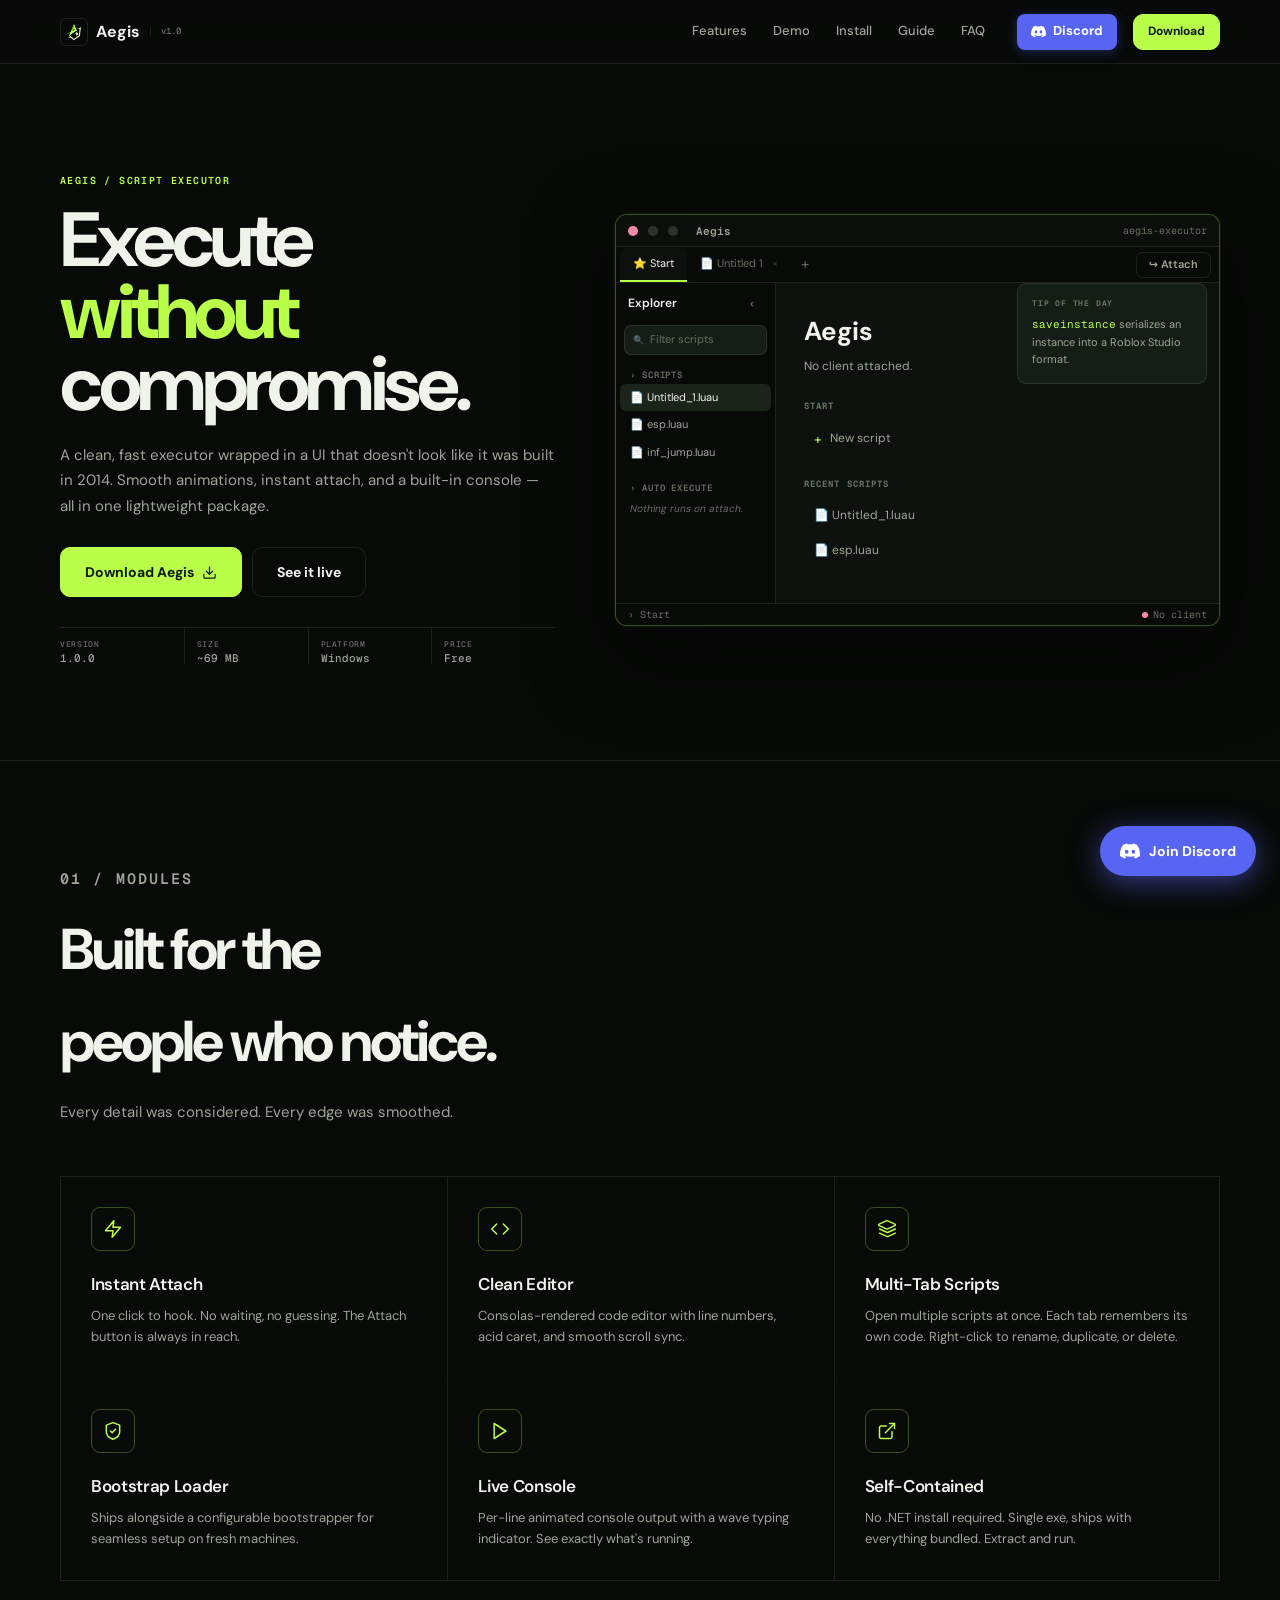
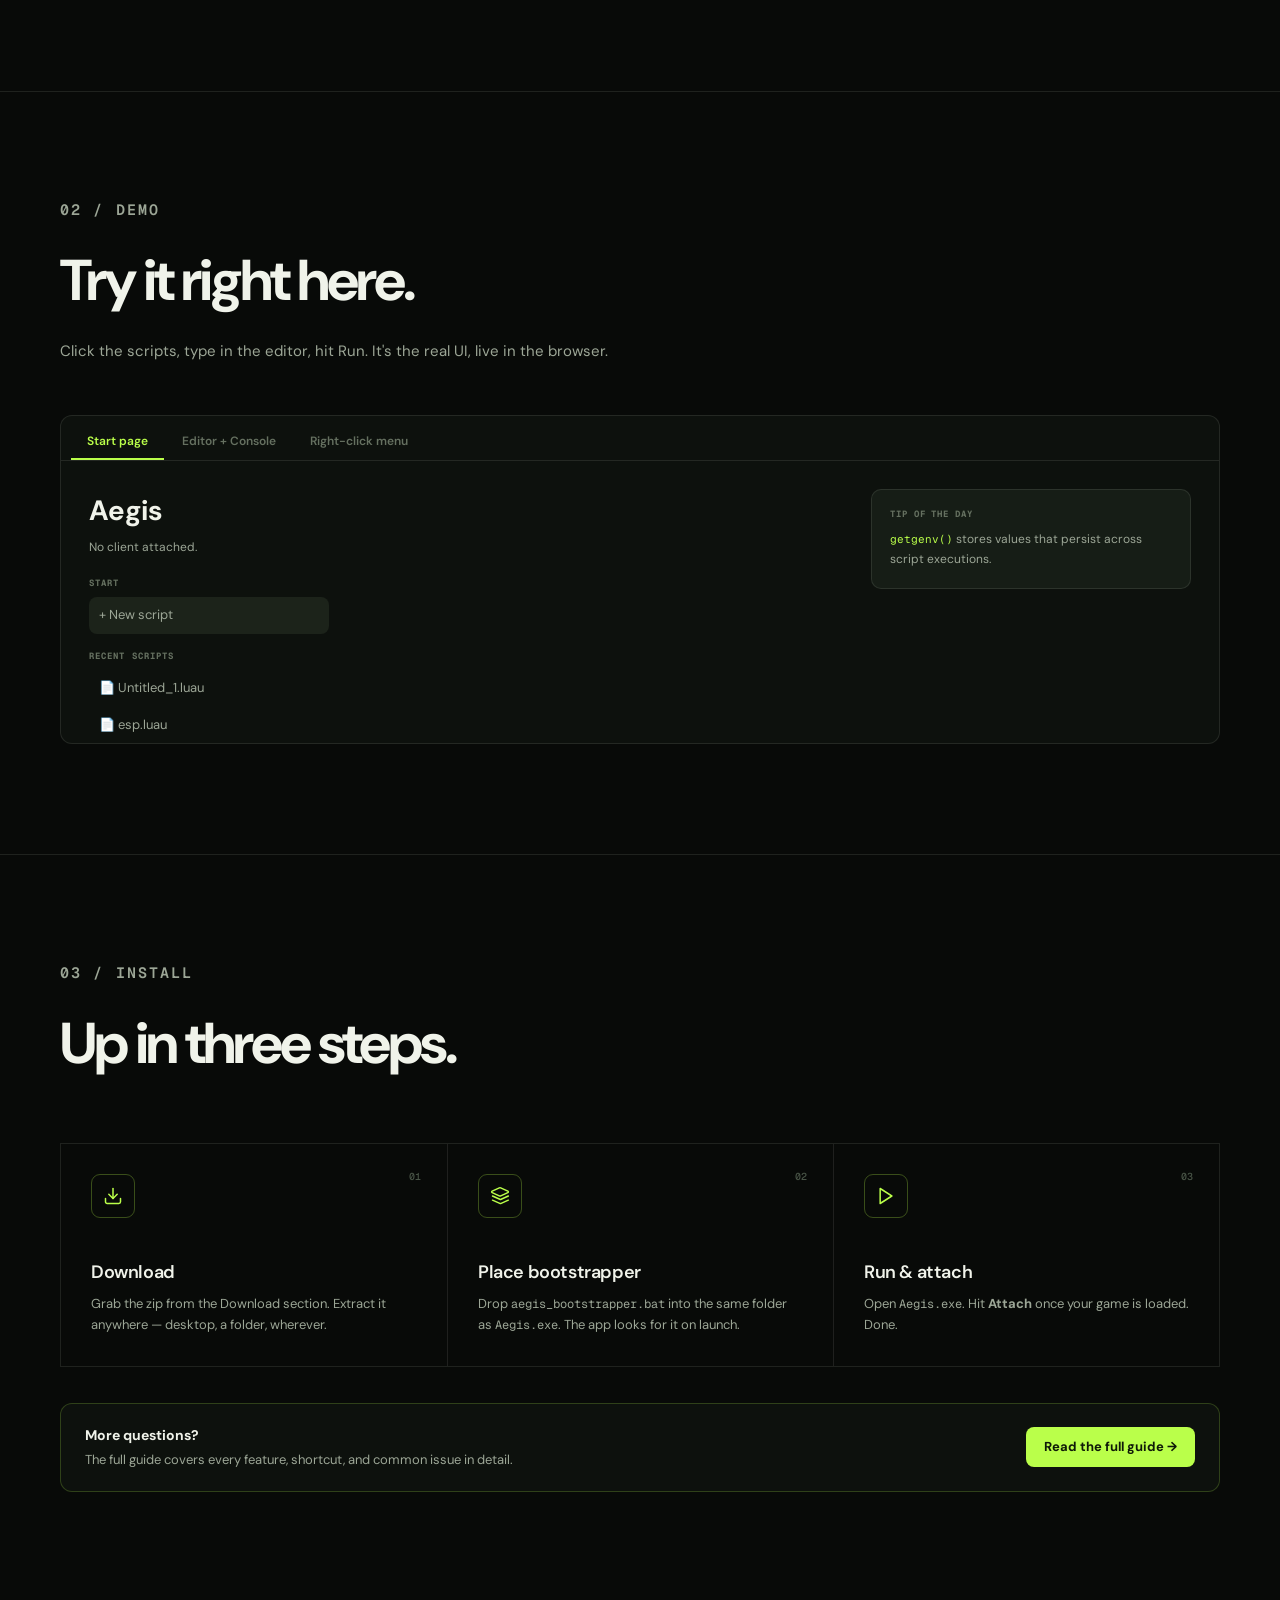
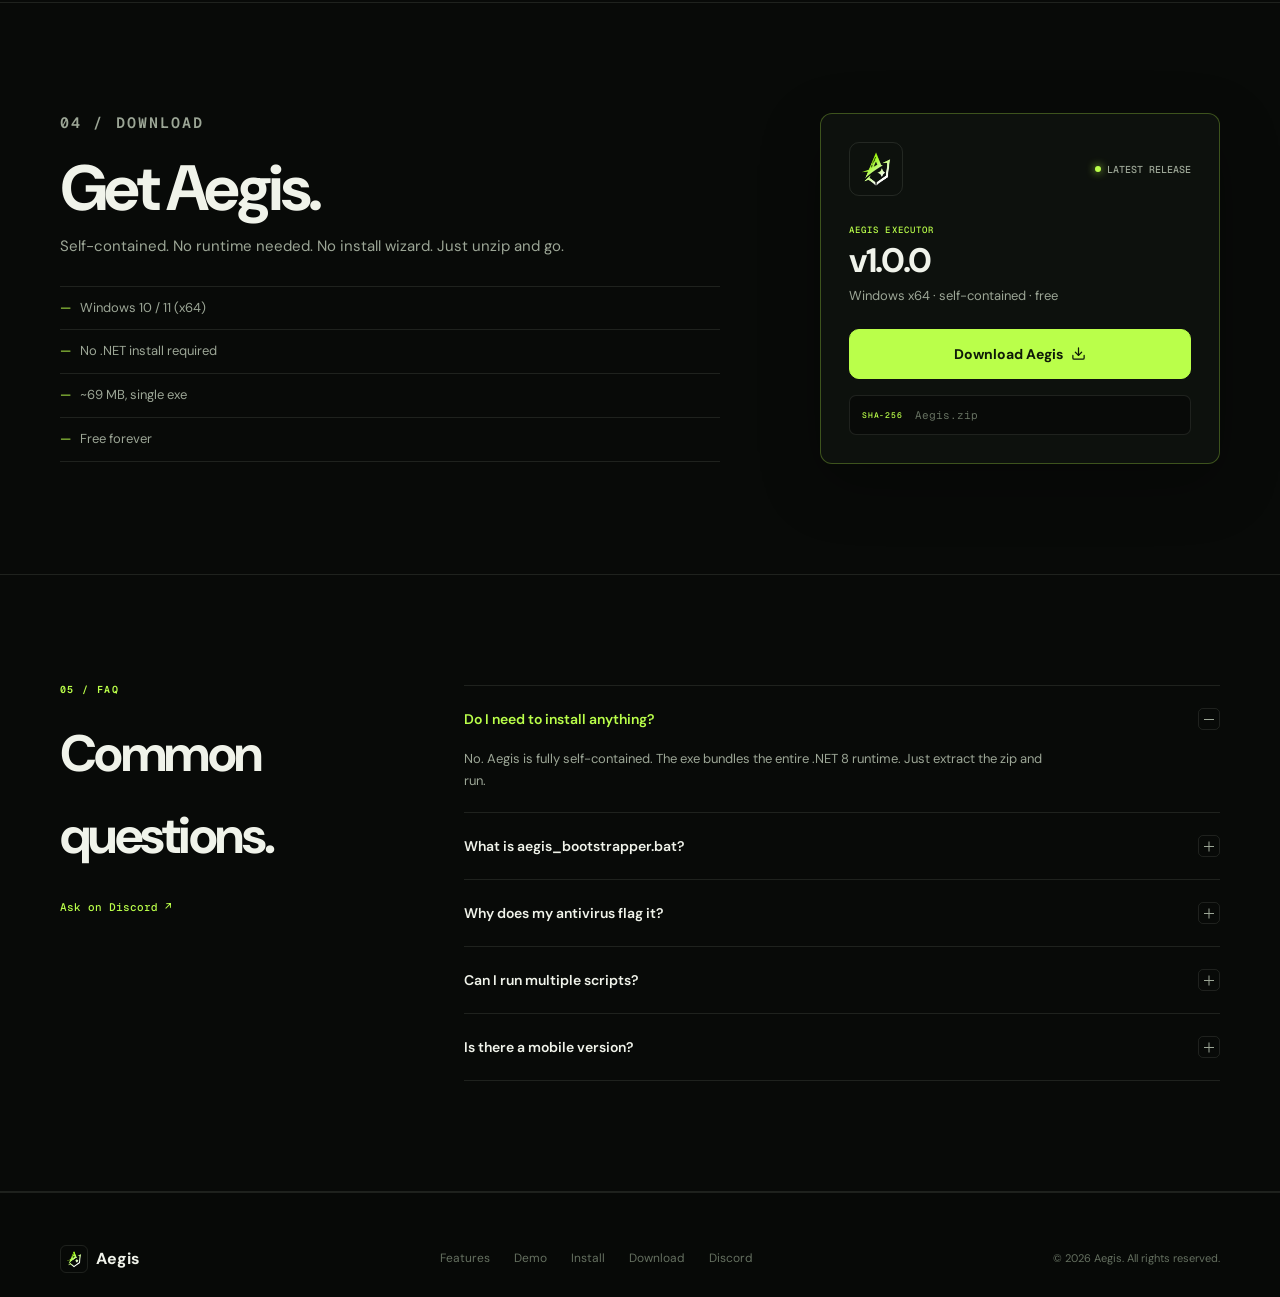
==== index.html @ 31831267 "feat: add guide link callout in install section" ====
<!doctype html>
<html lang="en">
<head>
  <meta charset="utf-8">
  <meta name="viewport" content="width=device-width, initial-scale=1">
  <meta name="theme-color" content="#0a0c09">
  <meta name="description" content="Aegis — a fast, clean script executor with smooth animations and a modern UI.">
  <meta property="og:title" content="Aegis — Script Executor">
  <meta property="og:description" content="Fast. Clean. Smooth. The executor built different.">
  <meta property="og:type" content="website">
  <meta property="og:image" content="Aegis.png">
  <title>Aegis — Script Executor</title>
  <link rel="icon" href="Aegis.png" type="image/png">
  <link rel="preconnect" href="https://fonts.googleapis.com">
  <link rel="preconnect" href="https://fonts.gstatic.com" crossorigin>
  <link href="https://fonts.googleapis.com/css2?family=DM+Sans:ital,opsz,wght@0,9..40,400;0,9..40,500;0,9..40,600;0,9..40,700;1,9..40,400&family=Geist+Mono:wght@400;500;600&display=swap" rel="stylesheet">
  <link rel="stylesheet" href="styles.css">
  <script src="script.js" defer></script>
</head>
<body>

  <!-- ── SVG sprite ── -->
  <svg aria-hidden="true" style="display:none">
    <symbol id="i-dl"     viewBox="0 0 24 24"><path d="M21 15v4a2 2 0 0 1-2 2H5a2 2 0 0 1-2-2v-4"/><path d="m7 10 5 5 5-5"/><path d="M12 15V3"/></symbol>
    <symbol id="i-menu"   viewBox="0 0 24 24"><path d="M4 6h16"/><path d="M4 12h16"/><path d="M4 18h16"/></symbol>
    <symbol id="i-x"      viewBox="0 0 24 24"><path d="M18 6 6 18"/><path d="m6 6 12 12"/></symbol>
    <symbol id="i-play"   viewBox="0 0 24 24"><polygon points="5 3 19 12 5 21 5 3"/></symbol>
    <symbol id="i-shield" viewBox="0 0 24 24"><path d="M20 13c0 5-3.5 7.5-8 9-4.5-1.5-8-4-8-9V5l8-3 8 3Z"/><path d="m9 12 2 2 4-4"/></symbol>
    <symbol id="i-zap"    viewBox="0 0 24 24"><polygon points="13 2 3 14 12 14 11 22 21 10 12 10 13 2"/></symbol>
    <symbol id="i-code"   viewBox="0 0 24 24"><polyline points="16 18 22 12 16 6"/><polyline points="8 6 2 12 8 18"/></symbol>
    <symbol id="i-layers" viewBox="0 0 24 24"><path d="m12.83 2.18a2 2 0 0 0-1.66 0L2.6 6.08a1 1 0 0 0 0 1.83l8.58 3.91a2 2 0 0 0 1.66 0l8.58-3.9a1 1 0 0 0 0-1.83Z"/><path d="m22 12-8.58 3.91a2 2 0 0 1-1.66 0L3 12"/><path d="m22 17-8.58 3.91a2 2 0 0 1-1.66 0L3 17"/></symbol>
    <symbol id="i-ext"    viewBox="0 0 24 24"><path d="M15 3h6v6"/><path d="M10 14 21 3"/><path d="M18 13v6a2 2 0 0 1-2 2H5a2 2 0 0 1-2-2V8a2 2 0 0 1 2-2h6"/></symbol>
    <symbol id="i-check"  viewBox="0 0 24 24"><path d="m20 6-11 11-5-5"/></symbol>
    <symbol id="i-chev"   viewBox="0 0 24 24"><path d="m6 9 6 6 6-6"/></symbol>
  </svg>

  <a class="skip-link" href="#main">Skip to content</a>

  <!-- ── Floating Discord FAB ── -->
  <a class="dc-fab" href="https://discord.gg/larpblox" target="_blank" rel="noopener" aria-label="Join our Discord">
    <svg viewBox="0 0 24 24" fill="currentColor" aria-hidden="true" width="20" height="20">
      <path d="M20.317 4.37a19.791 19.791 0 0 0-4.885-1.515.074.074 0 0 0-.079.037c-.21.375-.444.864-.608 1.25a18.27 18.27 0 0 0-5.487 0 12.64 12.64 0 0 0-.617-1.25.077.077 0 0 0-.079-.037A19.736 19.736 0 0 0 3.677 4.37a.07.07 0 0 0-.032.027C.533 9.046-.32 13.58.099 18.057a.082.082 0 0 0 .031.057 19.9 19.9 0 0 0 5.993 3.03.078.078 0 0 0 .084-.028c.462-.63.874-1.295 1.226-1.994a.076.076 0 0 0-.041-.106 13.107 13.107 0 0 1-1.872-.892.077.077 0 0 1-.008-.128 10.2 10.2 0 0 0 .372-.292.074.074 0 0 1 .077-.01c3.928 1.793 8.18 1.793 12.062 0a.074.074 0 0 1 .078.01c.12.098.246.198.373.292a.077.077 0 0 1-.006.127 12.299 12.299 0 0 1-1.873.892.077.077 0 0 0-.041.107c.36.698.772 1.362 1.225 1.993a.076.076 0 0 0 .084.028 19.839 19.839 0 0 0 6.002-3.03.077.077 0 0 0 .032-.054c.5-5.177-.838-9.674-3.549-13.66a.061.061 0 0 0-.031-.03zM8.02 15.33c-1.183 0-2.157-1.085-2.157-2.419 0-1.333.956-2.419 2.157-2.419 1.21 0 2.176 1.096 2.157 2.42 0 1.333-.956 2.418-2.157 2.418zm7.975 0c-1.183 0-2.157-1.085-2.157-2.419 0-1.333.955-2.419 2.157-2.419 1.21 0 2.176 1.096 2.157 2.42 0 1.333-.946 2.418-2.157 2.418z"/>
    </svg>
    <span>Join Discord</span>
  </a>

  <!-- ── Header ── -->
  <header class="site-header" id="siteHeader">
    <div class="container header__inner">
      <a class="brand" href="#hero" aria-label="Aegis home">
        <span class="brand__mark"><img src="Aegis.png" alt=""></span>
        <span class="brand__name">Aegis</span>
        <span class="brand__ver">v1.0</span>
      </a>
      <nav class="desk-nav" aria-label="Primary">
        <a href="#features">Features</a>
        <a href="#demo">Demo</a>
        <a href="#install">Install</a>
        <a href="guide.html">Guide</a>
        <a href="#faq">FAQ</a>
      </nav>
      <div class="header__actions">
        <a class="btn-discord" href="https://discord.gg/larpblox" target="_blank" rel="noopener">
          <svg viewBox="0 0 24 24" fill="currentColor" width="15" height="15" aria-hidden="true">
            <path d="M20.317 4.37a19.791 19.791 0 0 0-4.885-1.515.074.074 0 0 0-.079.037c-.21.375-.444.864-.608 1.25a18.27 18.27 0 0 0-5.487 0 12.64 12.64 0 0 0-.617-1.25.077.077 0 0 0-.079-.037A19.736 19.736 0 0 0 3.677 4.37a.07.07 0 0 0-.032.027C.533 9.046-.32 13.58.099 18.057a.082.082 0 0 0 .031.057 19.9 19.9 0 0 0 5.993 3.03.078.078 0 0 0 .084-.028c.462-.63.874-1.295 1.226-1.994a.076.076 0 0 0-.041-.106 13.107 13.107 0 0 1-1.872-.892.077.077 0 0 1-.008-.128 10.2 10.2 0 0 0 .372-.292.074.074 0 0 1 .077-.01c3.928 1.793 8.18 1.793 12.062 0a.074.074 0 0 1 .078.01c.12.098.246.198.373.292a.077.077 0 0 1-.006.127 12.299 12.299 0 0 1-1.873.892.077.077 0 0 0-.041.107c.36.698.772 1.362 1.225 1.993a.076.076 0 0 0 .084.028 19.839 19.839 0 0 0 6.002-3.03.077.077 0 0 0 .032-.054c.5-5.177-.838-9.674-3.549-13.66a.061.061 0 0 0-.031-.03zM8.02 15.33c-1.183 0-2.157-1.085-2.157-2.419 0-1.333.956-2.419 2.157-2.419 1.21 0 2.176 1.096 2.157 2.42 0 1.333-.956 2.418-2.157 2.418zm7.975 0c-1.183 0-2.157-1.085-2.157-2.419 0-1.333.955-2.419 2.157-2.419 1.21 0 2.176 1.096 2.157 2.42 0 1.333-.946 2.418-2.157 2.418z"/>
          </svg>
          Discord
        </a>
        <a class="btn btn--sm" href="#download">Download</a>
      </div>
      <button class="ham" id="hamBtn" type="button" aria-label="Open menu" aria-expanded="false" aria-controls="mobileNav">
        <svg class="ham__open"  aria-hidden="true"><use href="#i-menu"/></svg>
        <svg class="ham__close" aria-hidden="true"><use href="#i-x"/></svg>
      </button>
    </div>
    <nav class="mob-nav" id="mobileNav" hidden aria-label="Mobile">
      <a href="#features">Features</a>
      <a href="#demo">Demo</a>
      <a href="#install">Install</a>
      <a href="#faq">FAQ</a>
      <div class="mob-nav__ctas">
        <a href="https://discord.gg/larpblox" target="_blank" rel="noopener">Discord</a>
        <a class="btn" href="#download">Download</a>
      </div>
    </nav>
  </header>

  <main id="main">

    <!-- ═══════════════════════════════════════
         HERO
    ═══════════════════════════════════════ -->
    <section class="hero" id="hero">
      <div class="container hero__grid">

        <!-- Copy -->
        <div class="hero__copy" data-reveal>
          <p class="eyebrow">AEGIS / SCRIPT EXECUTOR</p>
          <h1>Execute<br><span class="acid">without</span><br>compromise.</h1>
          <p class="hero__lead">A clean, fast executor wrapped in a UI that doesn't look like it was built in 2014. Smooth animations, instant attach, and a built-in console — all in one lightweight package.</p>
          <div class="hero__ctas">
            <a class="btn btn--lg" href="#download">
              Download Aegis
              <svg aria-hidden="true"><use href="#i-dl"/></svg>
            </a>
            <a class="btn btn--lg btn--ghost" href="#demo">See it live</a>
          </div>
          <dl class="hero__pills">
            <div><dt>Version</dt><dd>1.0.0</dd></div>
            <div><dt>Size</dt><dd>~69 MB</dd></div>
            <div><dt>Platform</dt><dd>Windows</dd></div>
            <div><dt>Price</dt><dd>Free</dd></div>
          </dl>
        </div>

        <!-- Live UI demo shell -->
        <div class="ui-shell" data-reveal aria-label="Interactive Aegis UI preview">
          <div class="ui-shell__bar">
            <span class="ui-shell__dot ui-shell__dot--red"></span>
            <span class="ui-shell__dot"></span>
            <span class="ui-shell__dot"></span>
            <span class="ui-shell__title">Aegis</span>
            <span class="ui-shell__addr">aegis-executor</span>
          </div>

          <!-- Tabs -->
          <div class="ui-tabs">
            <button class="ui-tab ui-tab--active" data-tab="start">⭐ Start</button>
            <button class="ui-tab"                data-tab="editor">📄 Untitled 1 <span class="ui-tab__x">×</span></button>
            <span class="ui-tab ui-tab--plus">+</span>
            <div class="ui-tabs__right">
              <button class="ui-btn-attach">↪ Attach</button>
            </div>
          </div>

          <!-- Panels -->
          <div class="ui-body">
            <!-- Sidebar -->
            <aside class="ui-sidebar">
              <div class="ui-sidebar__head">
                <span>Explorer</span>
                <button class="ui-icon-btn">‹</button>
              </div>
              <div class="ui-filter">
                <span class="ui-filter__icon">🔍</span>
                <span class="ui-filter__placeholder">Filter scripts</span>
              </div>
              <div class="ui-tree">
                <div class="ui-tree__section">› SCRIPTS</div>
                <div class="ui-tree__item ui-tree__item--active" data-script="hello">📄 Untitled_1.luau</div>
                <div class="ui-tree__item" data-script="esp">📄 esp.luau</div>
                <div class="ui-tree__item" data-script="inf">📄 inf_jump.luau</div>
                <div class="ui-tree__section" style="margin-top:10px">› AUTO EXECUTE</div>
                <div class="ui-tree__empty">Nothing runs on attach.</div>
              </div>
            </aside>

            <!-- Start page -->
            <div class="ui-page" id="page-start">
              <div class="ui-start__content">
                <h2 class="ui-start__title">Aegis</h2>
                <p class="ui-start__sub">No client attached.</p>
                <div class="ui-start__section-label">START</div>
                <button class="ui-start__action" id="demoNewScript">
                  <span class="ui-start__action-icon acid">+</span> New script
                </button>
                <div class="ui-start__section-label" style="margin-top:20px">RECENT SCRIPTS</div>
                <button class="ui-start__action" data-open-script="hello">📄 Untitled_1.luau</button>
                <button class="ui-start__action" data-open-script="esp">📄 esp.luau</button>
              </div>
              <div class="ui-tip">
                <div class="ui-tip__label">TIP OF THE DAY</div>
                <p><code>saveinstance</code> serializes an instance into a Roblox Studio format.</p>
              </div>
            </div>

            <!-- Editor page -->
            <div class="ui-page ui-page--hidden" id="page-editor">
              <div class="ui-editor">
                <div class="ui-editor__crumb">📄 <span id="editorFilename">Untitled 1</span></div>
                <div class="ui-editor__area">
                  <div class="ui-editor__gutter" id="editorGutter">1</div>
                  <textarea class="ui-editor__code" id="editorCode" spellcheck="false">print("Hello, world!");</textarea>
                </div>
                <div class="ui-console">
                  <div class="ui-console__bar">
                    <span>› CONSOLE</span>
                    <div class="ui-console__controls">
                      <button class="ui-icon-btn" id="consoleClear" title="Clear">⊘</button>
                      <button class="ui-icon-btn" title="Close">×</button>
                    </div>
                  </div>
                  <div class="ui-console__output" id="consoleOutput">
                    <div class="ui-console__line">Aegis ready, waiting for a client.</div>
                  </div>
                  <div class="ui-console__typing" id="typingDots" hidden>
                    <span class="dot"></span><span class="dot"></span><span class="dot"></span>
                  </div>
                </div>
              </div>
            </div>
          </div>

          <!-- Status bar -->
          <div class="ui-statusbar">
            <span>› <span id="statusText">Start</span></span>
            <span class="ui-statusbar__right">
              <span class="ui-statusbar__client">
                <span class="ui-statusbar__dot"></span> No client
              </span>
            </span>
          </div>
        </div><!-- /ui-shell -->

      </div>
    </section>

    <!-- ═══════════════════════════════════════
         FEATURES
    ═══════════════════════════════════════ -->
    <section class="section section--border" id="features">
      <div class="container">
        <div class="section-heading" data-reveal>
          <p class="eyebrow">01 / MODULES</p>
          <h2>Built for the<br>people who notice.</h2>
          <p>Every detail was considered. Every edge was smoothed.</p>
        </div>

        <ul class="feat-grid">
          <li data-reveal>
            <div class="feat-icon">
              <svg aria-hidden="true"><use href="#i-zap"/></svg>
            </div>
            <h3>Instant Attach</h3>
            <p>One click to hook. No waiting, no guessing. The Attach button is always in reach.</p>
          </li>
          <li data-reveal>
            <div class="feat-icon">
              <svg aria-hidden="true"><use href="#i-code"/></svg>
            </div>
            <h3>Clean Editor</h3>
            <p>Consolas-rendered code editor with line numbers, acid caret, and smooth scroll sync.</p>
          </li>
          <li data-reveal>
            <div class="feat-icon">
              <svg aria-hidden="true"><use href="#i-layers"/></svg>
            </div>
            <h3>Multi-Tab Scripts</h3>
            <p>Open multiple scripts at once. Each tab remembers its own code. Right-click to rename, duplicate, or delete.</p>
          </li>
          <li data-reveal>
            <div class="feat-icon">
              <svg aria-hidden="true"><use href="#i-shield"/></svg>
            </div>
            <h3>Bootstrap Loader</h3>
            <p>Ships alongside a configurable bootstrapper for seamless setup on fresh machines.</p>
          </li>
          <li data-reveal>
            <div class="feat-icon">
              <svg aria-hidden="true"><use href="#i-play"/></svg>
            </div>
            <h3>Live Console</h3>
            <p>Per-line animated console output with a wave typing indicator. See exactly what's running.</p>
          </li>
          <li data-reveal>
            <div class="feat-icon">
              <svg aria-hidden="true"><use href="#i-ext"/></svg>
            </div>
            <h3>Self-Contained</h3>
            <p>No .NET install required. Single exe, ships with everything bundled. Extract and run.</p>
          </li>
        </ul>
      </div>
    </section>

    <!-- ═══════════════════════════════════════
         DEMO SECTION (full-width interactive)
    ═══════════════════════════════════════ -->
    <section class="section" id="demo">
      <div class="container">
        <div class="section-heading" data-reveal>
          <p class="eyebrow">02 / DEMO</p>
          <h2>Try it right here.</h2>
          <p>Click the scripts, type in the editor, hit Run. It's the real UI, live in the browser.</p>
        </div>

        <div class="demo-shell" data-reveal>
          <div class="demo-shell__tabs">
            <button class="demo-tab demo-tab--active" data-demo="start">Start page</button>
            <button class="demo-tab" data-demo="editor">Editor + Console</button>
            <button class="demo-tab" data-demo="context">Right-click menu</button>
          </div>

          <div class="demo-panel" id="demo-start">
            <div class="demo-mockup demo-mockup--start">
              <div class="dm-title">Aegis</div>
              <div class="dm-sub">No client attached.</div>
              <div class="dm-label">START</div>
              <div class="dm-action dm-action--highlight">+ New script</div>
              <div class="dm-label" style="margin-top:16px">RECENT SCRIPTS</div>
              <div class="dm-action">📄 Untitled_1.luau</div>
              <div class="dm-action">📄 esp.luau</div>
            </div>
            <div class="demo-tip">
              <div class="demo-tip__card">
                <div class="demo-tip__label">TIP OF THE DAY</div>
                <p><code>getgenv()</code> stores values that persist across script executions.</p>
              </div>
            </div>
          </div>

          <div class="demo-panel demo-panel--hidden" id="demo-editor">
            <div class="demo-editor-wrap">
              <div class="demo-editor-crumb">📄 Untitled 1</div>
              <div class="demo-editor-body">
                <div class="demo-gutter" id="demoGutter">1<br>2<br>3<br>4<br>5</div>
                <textarea class="demo-code" id="demoCode" spellcheck="false">local Players = game:GetService("Players")
local lp = Players.LocalPlayer
local char = lp.Character

print("Aegis ready")
</textarea>
              </div>
              <div class="demo-console">
                <div class="demo-console-bar">
                  <span>› CONSOLE</span>
                  <button class="demo-run-btn" id="demoRunBtn">▶ Run</button>
                </div>
                <div class="demo-console-out" id="demoConsoleOut">
                  <span class="demo-console-line">Aegis ready, waiting for a client.</span>
                </div>
                <div class="demo-typing" id="demoTyping" hidden>
                  <span class="dot"></span><span class="dot"></span><span class="dot"></span>
                </div>
              </div>
            </div>
          </div>

          <div class="demo-panel demo-panel--hidden" id="demo-context">
            <div class="demo-ctx-wrap">
              <div class="demo-ctx-sidebar">
                <div class="demo-ctx-section">› SCRIPTS</div>
                <div class="demo-ctx-item demo-ctx-item--selected">📄 Untitled_1.luau</div>
                <div class="demo-ctx-item">📄 esp.luau</div>
                <div class="demo-ctx-item">📄 inf_jump.luau</div>
              </div>
              <div class="demo-ctx-menu" id="demoCtxMenu">
                <button class="demo-ctx-btn">📂  Open</button>
                <button class="demo-ctx-btn">▶  Execute</button>
                <hr class="demo-ctx-sep">
                <button class="demo-ctx-btn">📋  Duplicate</button>
                <button class="demo-ctx-btn">✏  Rename</button>
                <button class="demo-ctx-btn">📁  Show in Explorer</button>
                <hr class="demo-ctx-sep">
                <button class="demo-ctx-btn demo-ctx-btn--danger">🗑  Delete</button>
              </div>
              <p class="demo-ctx-hint">Right-click any script in the sidebar to get this menu.</p>
            </div>
          </div>
        </div>
      </div>
    </section>

    <!-- ═══════════════════════════════════════
         INSTALL
    ═══════════════════════════════════════ -->
    <section class="section section--border" id="install">
      <div class="container">
        <div class="section-heading" data-reveal>
          <p class="eyebrow">03 / INSTALL</p>
          <h2>Up in three steps.</h2>
        </div>

        <ol class="steps" data-reveal>
          <li>
            <span class="step-num">01</span>
            <div class="step-icon">
              <svg aria-hidden="true"><use href="#i-dl"/></svg>
            </div>
            <h3>Download</h3>
            <p>Grab the zip from the Download section. Extract it anywhere — desktop, a folder, wherever.</p>
          </li>
          <li>
            <span class="step-num">02</span>
            <div class="step-icon">
              <svg aria-hidden="true"><use href="#i-layers"/></svg>
            </div>
            <h3>Place bootstrapper</h3>
            <p>Drop <code>aegis_bootstrapper.bat</code> into the same folder as <code>Aegis.exe</code>. The app looks for it on launch.</p>
          </li>
          <li>
            <span class="step-num">03</span>
            <div class="step-icon">
              <svg aria-hidden="true"><use href="#i-play"/></svg>
            </div>
            <h3>Run & attach</h3>
            <p>Open <code>Aegis.exe</code>. Hit <strong>Attach</strong> once your game is loaded. Done.</p>
          </li>
        </ol>

        <div style="margin-top:36px;padding:20px 24px;background:#0d110d;border:1px solid rgba(186,255,74,.2);border-radius:12px;display:flex;align-items:center;justify-content:space-between;gap:20px;flex-wrap:wrap">
          <div>
            <p style="font-weight:700;font-size:14px;margin-bottom:4px;color:#f0f3ea">More questions?</p>
            <p style="font-size:13px;color:#9ca696;margin:0">The full guide covers every feature, shortcut, and common issue in detail.</p>
          </div>
          <a href="guide.html" style="display:inline-flex;align-items:center;gap:7px;padding:0 18px;height:40px;background:#baff4a;color:#0f1a08;border-radius:8px;font-size:13px;font-weight:700;text-decoration:none;white-space:nowrap;flex-shrink:0">Read the full guide →</a>
        </div>
      </div>
    </section>

    <!-- ═══════════════════════════════════════
         DOWNLOAD
    ═══════════════════════════════════════ -->
    <section class="section" id="download">
      <div class="container dl-grid" data-reveal>
        <div class="dl-copy">
          <p class="eyebrow">04 / DOWNLOAD</p>
          <h2>Get Aegis.</h2>
          <p>Self-contained. No runtime needed. No install wizard. Just unzip and go.</p>
          <ul class="dl-list">
            <li>Windows 10 / 11 (x64)</li>
            <li>No .NET install required</li>
            <li>~69 MB, single exe</li>
            <li>Free forever</li>
          </ul>
        </div>

        <div class="dl-card">
          <div class="dl-card__top">
            <div class="dl-logo"><img src="Aegis.png" alt="Aegis"></div>
            <div class="dl-status"><span class="dl-status__dot"></span> Latest release</div>
          </div>
          <div class="dl-card__label">AEGIS EXECUTOR</div>
          <h3 class="dl-card__ver">v1.0.0</h3>
          <p class="dl-card__desc">Windows x64 · self-contained · free</p>
          <a class="btn btn--lg" href="https://file.garden/aq7pGjhhHV7kFaey/Aegis.zip" id="dlBtn" download>
            Download Aegis
            <svg aria-hidden="true"><use href="#i-dl"/></svg>
          </a>
          <div class="dl-hash">
            <span class="dl-hash__label">SHA-256</span>
            <code class="dl-hash__val">Aegis.zip</code>
          </div>
        </div>
      </div>
    </section>

    <!-- ═══════════════════════════════════════
         FAQ
    ═══════════════════════════════════════ -->
    <section class="section section--border" id="faq">
      <div class="container faq-grid" data-reveal>
        <div class="faq-intro">
          <p class="eyebrow">05 / FAQ</p>
          <h2>Common questions.</h2>
          <a class="plain-link" href="https://discord.gg/larpblox" target="_blank" rel="noopener">Ask on Discord ↗</a>
        </div>
        <div class="faq">
          <details open>
            <summary>Do I need to install anything?<span aria-hidden="true"></span></summary>
            <p>No. Aegis is fully self-contained. The exe bundles the entire .NET 8 runtime. Just extract the zip and run.</p>
          </details>
          <details>
            <summary>What is aegis_bootstrapper.bat?<span aria-hidden="true"></span></summary>
            <p>It's a setup script that runs silently when you launch Aegis. Place it next to <code>Aegis.exe</code>. If it's missing, Aegis will tell you where to put it.</p>
          </details>
          <details>
            <summary>Why does my antivirus flag it?<span aria-hidden="true"></span></summary>
            <p>Self-contained .NET executables commonly trigger heuristic detections. Add the folder to your AV exclusions. Aegis does not contain malicious code.</p>
          </details>
          <details>
            <summary>Can I run multiple scripts?<span aria-hidden="true"></span></summary>
            <p>Yes. Open as many tabs as you want. Each one holds its own code independently. Use the + button in the tab bar or right-click a script in the sidebar.</p>
          </details>
          <details>
            <summary>Is there a mobile version?<span aria-hidden="true"></span></summary>
            <p>Not currently. Aegis is a Windows desktop application. A web or mobile companion is not planned for v1.</p>
          </details>
        </div>
      </div>
    </section>

  </main>

  <!-- ── Footer ── -->
  <footer class="footer">
    <div class="container footer__inner">
      <a class="brand" href="#hero" aria-label="Aegis home">
        <span class="brand__mark"><img src="Aegis.png" alt=""></span>
        <span class="brand__name">Aegis</span>
      </a>
      <nav class="footer__nav" aria-label="Footer">
        <a href="#features">Features</a>
        <a href="#demo">Demo</a>
        <a href="#install">Install</a>
        <a href="#download">Download</a>
        <a href="https://discord.gg/larpblox" target="_blank" rel="noopener">Discord</a>
      </nav>
      <p class="footer__copy">© 2026 Aegis. All rights reserved.</p>
    </div>
  </footer>

</body>
</html>
---- styles.css ----
/* ── Reset & tokens ─────────────────────────────── */
:root {
  --bg:      #080a08;
  --panel:   #0d110d;
  --panel2:  #111611;
  --surface: #161d16;
  --hover:   #1c231a;
  --ink:     #f0f3ea;
  --muted:   #9ca696;
  --quiet:   #657060;
  --acid:    #baff4a;
  --acid2:   #ccff76;
  --acid-dim:#172510;
  --amber:   #ffc96b;
  --line:    rgba(232,240,225,.10);
  --line-a:  rgba(186,255,74,.28);
  --red:     #f38ba8;
  --font:    'DM Sans', system-ui, sans-serif;
  --mono:    'Geist Mono', Consolas, monospace;
  --page:    1160px;
  --hdr:     64px;
  --r:       10px;
}

*,*::before,*::after { box-sizing: border-box; margin: 0; padding: 0; }
html  { scroll-behavior: smooth; scroll-padding-top: calc(var(--hdr) + 20px); }
body  { background: var(--bg); color: var(--ink); font-family: var(--font); line-height: 1.6; overflow-x: hidden; }
img   { display: block; max-width: 100%; }
a     { color: inherit; text-decoration: none; }
button,input,textarea { font: inherit; color: inherit; }
button { cursor: pointer; background: none; border: none; }
[hidden] { display: none !important; }
::selection { background: var(--acid); color: #0b0e07; }

.skip-link { position: fixed; z-index: 200; top: 8px; left: 8px; padding: 8px 14px;
  background: var(--acid); color: #0b0e07; font-weight: 700; font-size: 12px;
  transform: translateY(-200%); transition: transform .2s; }
.skip-link:focus { transform: none; }

.container { width: min(var(--page), calc(100% - 40px)); margin-inline: auto; }
.section    { padding: 110px 0; }
.section--border { border-block: 1px solid var(--line); }

.eyebrow { font: 600 10px/1 var(--mono); letter-spacing: .14em; color: var(--acid);
  text-transform: uppercase; margin-bottom: 18px; }
.acid    { color: var(--acid); }

/* ── Buttons ─────────────────────────────────────── */
.btn {
  display: inline-flex; align-items: center; gap: 8px;
  padding: 0 20px; height: 44px;
  background: var(--acid); color: #0f1a08;
  font-weight: 700; font-size: 13px;
  border-radius: var(--r);
  border: 1px solid var(--acid);
  transition: background .16s, transform .16s;
}
.btn svg { width: 15px; height: 15px; stroke: currentColor; fill: none; stroke-width: 2; stroke-linecap: round; stroke-linejoin: round; }
.btn:hover { background: var(--acid2); transform: translateY(-1px); }
.btn--sm  { height: 36px; padding-inline: 14px; font-size: 12px; }
.btn--lg  { height: 50px; padding-inline: 24px; font-size: 14px; }
.btn--ghost { background: transparent; color: var(--ink); border-color: var(--line); }
.btn--ghost:hover { background: var(--acid-dim); border-color: var(--line-a); color: var(--acid); transform: translateY(-1px); }
.txt-link { font-size: 13px; font-weight: 500; color: var(--muted); transition: color .16s; }
.txt-link:hover { color: var(--ink); }

/* ── Header ──────────────────────────────────────── */
.site-header {
  position: fixed; inset: 0 0 auto; z-index: 100;
  height: var(--hdr); background: rgba(8,10,8,.88);
  border-bottom: 1px solid var(--line);
  backdrop-filter: blur(18px);
  transition: border-color .3s;
}
.site-header::after {
  content: ''; position: absolute; bottom: -1px; left: 0; right: 0; height: 1px;
  background: var(--acid); transform: scaleX(var(--scroll-p,0)); transform-origin: left;
  transition: transform .1s linear;
}
.header__inner { display: flex; height: 100%; align-items: center; gap: 32px; }

.brand { display: inline-flex; align-items: center; gap: 8px; font-weight: 700; font-size: 16px; }
.brand__mark { display: grid; width: 28px; height: 28px; place-items: center;
  border: 1px solid var(--line); border-radius: 6px; }
.brand__mark img { width: 20px; height: 20px; object-fit: contain; }
.brand__ver  { font: 500 9px/1 var(--mono); color: var(--quiet); padding-left: 10px;
  border-left: 1px solid var(--line); margin-left: 2px; }

.desk-nav { display: flex; gap: 26px; margin-left: auto; }
.desk-nav a { font-size: 13px; font-weight: 500; color: var(--muted); transition: color .16s; position: relative; }
.desk-nav a:hover { color: var(--ink); }
.header__actions { display: flex; align-items: center; gap: 16px; }

.ham { display: none; width: 38px; height: 38px; place-items: center;
  border: 1px solid var(--line); border-radius: 7px; }
.ham svg { width: 18px; height: 18px; stroke: var(--ink); fill: none; stroke-width: 2;
  stroke-linecap: round; }
.ham__close { display: none; }
.ham[aria-expanded="true"] .ham__open  { display: none; }
.ham[aria-expanded="true"] .ham__close { display: block; }

.mob-nav { position: fixed; z-index: 99; top: var(--hdr); left: 0; right: 0;
  padding: 16px 20px 24px; background: rgba(8,10,8,.98);
  border-bottom: 1px solid var(--line); }
.mob-nav a { display: block; padding: 12px 2px; border-bottom: 1px solid var(--line);
  font-weight: 600; color: var(--muted); }
.mob-nav a:hover { color: var(--acid); }
.mob-nav__ctas { display: grid; grid-template-columns: 1fr 1.4fr; gap: 8px; margin-top: 16px; }
.mob-nav__ctas a:first-child { display: grid; place-items: center; height: 44px;
  border: 1px solid var(--line); border-radius: var(--r); }

/* ── Hero ─────────────────────────────────────────── */
.hero { padding: 140px 0 60px; }
.hero__grid { display: grid; grid-template-columns: minmax(0,.9fr) minmax(0,1.1fr);
  gap: 60px; align-items: center; min-height: 560px; }

.hero__copy h1 { font-size: clamp(52px,6vw,82px); font-weight: 700;
  line-height: .94; letter-spacing: -.058em; margin-bottom: 22px; }
.hero__lead { max-width: 500px; color: var(--muted); font-size: 15px; line-height: 1.7;
  margin-bottom: 28px; }
.hero__ctas { display: flex; flex-wrap: wrap; gap: 10px; margin-bottom: 30px; }
.hero__pills { display: grid; grid-template-columns: repeat(4,1fr); list-style: none;
  border-top: 1px solid var(--line); }
.hero__pills div { padding: 12px 8px 0 0; }
.hero__pills div + div { padding-left: 12px; border-left: 1px solid var(--line); }
.hero__pills dt { font: 500 8px/1 var(--mono); letter-spacing: .08em; color: var(--quiet);
  text-transform: uppercase; margin-bottom: 5px; }
.hero__pills dd { font: 500 11px/1 var(--mono); color: var(--muted); }

/* ── UI Shell (hero interactive demo) ────────────── */
.ui-shell {
  background: var(--panel); border: 1px solid var(--line-a); border-radius: 12px;
  overflow: hidden; box-shadow: 0 28px 80px rgba(0,0,0,.5), 0 0 0 1px rgba(186,255,74,.06);
  position: relative;
}
.ui-shell__bar {
  display: flex; align-items: center; gap: 10px; height: 32px; padding: 0 12px;
  background: #0b0e0b; border-bottom: 1px solid var(--line); font-size: 11px; color: var(--quiet);
}
.ui-shell__dot { width: 10px; height: 10px; border-radius: 50%; background: #2c342a; }
.ui-shell__dot--red { background: var(--red); }
.ui-shell__title { font: 600 11px var(--mono); color: var(--muted); margin-left: 8px; }
.ui-shell__addr  { font: 400 10px var(--mono); margin-left: auto; }

.ui-tabs {
  display: flex; align-items: flex-end; height: 36px;
  background: var(--bg); border-bottom: 1px solid var(--line); padding-left: 4px;
}
.ui-tab {
  height: 34px; padding: 0 13px; font-size: 11px; border-radius: 7px 7px 0 0;
  border: none; border-bottom: 2px solid transparent; cursor: pointer; white-space: nowrap;
  transition: background .15s, color .15s; background: transparent; color: var(--quiet);
}
.ui-tab--active { background: var(--panel); border-bottom-color: var(--acid); color: var(--ink); }
.ui-tab__x { margin-left: 6px; opacity: .5; }
.ui-tab--plus { display: flex; align-items: center; padding: 0 10px; font-size: 15px; color: var(--quiet); }
.ui-tabs__right { margin-left: auto; display: flex; align-items: center; padding: 0 8px 4px; }
.ui-btn-attach { height: 26px; padding: 0 12px; font-size: 11px; font-weight: 600;
  border: 1px solid var(--line); border-radius: 7px; color: var(--muted);
  transition: border-color .15s, color .15s; }
.ui-btn-attach:hover { border-color: var(--line-a); color: var(--acid); }

.ui-body { display: grid; grid-template-columns: 160px 1fr; height: 320px; }

.ui-sidebar { background: var(--bg); border-right: 1px solid var(--line);
  font-size: 11px; overflow-y: auto; display: flex; flex-direction: column; }
.ui-sidebar__head { display: flex; align-items: center; justify-content: space-between;
  padding: 10px 12px 6px; font-weight: 600; font-size: 12px; }
.ui-icon-btn { width: 22px; height: 22px; border-radius: 5px; font-size: 13px;
  color: var(--quiet); transition: background .15s; }
.ui-icon-btn:hover { background: var(--hover); }
.ui-filter { display: flex; align-items: center; gap: 6px; margin: 4px 8px 8px;
  background: var(--surface); border: 1px solid var(--line); border-radius: 7px; padding: 5px 8px; }
.ui-filter__icon { font-size: 9px; opacity: .5; }
.ui-filter__placeholder { font-size: 11px; color: var(--quiet); }
.ui-tree { flex: 1; padding: 0 4px 8px; }
.ui-tree__section { padding: 6px 10px 3px; font: 600 9px var(--mono); color: var(--quiet); letter-spacing: .1em; }
.ui-tree__item { display: flex; align-items: center; gap: 6px; padding: 5px 10px;
  border-radius: 6px; cursor: pointer; color: var(--muted); transition: background .14s, color .14s; }
.ui-tree__item:hover,
.ui-tree__item--active { background: var(--hover); color: var(--ink); }
.ui-tree__empty { padding: 4px 10px; font-style: italic; color: var(--quiet); font-size: 10px; }

.ui-page { flex: 1; overflow: hidden; }
.ui-page--hidden { display: none; }

.ui-start__content { padding: 28px 28px 0; }
.ui-start__title { font-size: 26px; font-weight: 700; margin-bottom: 4px; }
.ui-start__sub   { font-size: 12px; color: var(--muted); margin-bottom: 24px; }
.ui-start__section-label { font: 700 9px var(--mono); letter-spacing: .12em; color: var(--quiet);
  text-transform: uppercase; margin-bottom: 8px; }
.ui-start__action { display: flex; align-items: center; gap: 8px; width: 100%; padding: 8px 10px;
  border-radius: 8px; font-size: 12px; color: var(--muted); text-align: left;
  transition: background .14s, color .14s; }
.ui-start__action:hover { background: var(--hover); color: var(--ink); }
.ui-start__action-icon { font-size: 14px; }

.ui-tip { position: absolute; top: 68px; right: 12px; width: 190px;
  background: var(--surface); border: 1px solid var(--line); border-radius: 9px; padding: 14px; }
.ui-tip__label { font: 700 8px var(--mono); color: var(--quiet); letter-spacing: .1em;
  text-transform: uppercase; margin-bottom: 8px; }
.ui-tip p { font-size: 11px; color: var(--muted); line-height: 1.6; }
.ui-tip code { font: 11px var(--mono); color: var(--acid); }

.ui-editor { display: flex; flex-direction: column; height: 100%; }
.ui-editor__crumb { padding: 6px 14px; border-bottom: 1px solid var(--line);
  font-size: 11px; color: var(--muted); }
.ui-editor__area { display: grid; grid-template-columns: 42px 1fr; flex: 1; min-height: 0; }
.ui-editor__gutter { background: var(--bg); border-right: 1px solid var(--line);
  padding: 10px 8px; text-align: right; font: 500 12px var(--mono); color: var(--quiet);
  white-space: pre; overflow: hidden; line-height: 1.55; }
.ui-editor__code { flex: 1; background: transparent; border: none; outline: none; resize: none;
  padding: 10px 14px; font: 13px/1.55 var(--mono); color: var(--ink); caret-color: var(--acid);
  white-space: pre; overflow: auto; }

.ui-console { background: var(--bg); border-top: 1px solid var(--line); }
.ui-console__bar { display: flex; align-items: center; justify-content: space-between;
  height: 28px; padding: 0 12px; border-bottom: 1px solid var(--line);
  font: 700 9px var(--mono); letter-spacing: .1em; color: var(--muted); }
.ui-console__controls { display: flex; gap: 2px; }
.ui-console__output { padding: 7px 12px; font: 12px var(--mono); color: var(--muted);
  max-height: 56px; overflow-y: auto; }
.ui-console__line { line-height: 1.6; }
.ui-console__typing { display: flex; gap: 5px; padding: 4px 12px 6px; }

.ui-statusbar { display: flex; align-items: center; justify-content: space-between;
  height: 22px; padding: 0 12px; background: var(--bg); border-top: 1px solid var(--line);
  font: 10px var(--mono); color: var(--quiet); }
.ui-statusbar__client { display: flex; align-items: center; gap: 5px; }
.ui-statusbar__dot { width: 6px; height: 6px; border-radius: 50%; background: var(--red); }

/* ── Typing dots (shared) ─────────────────────────── */
.dot { display: inline-block; width: 5px; height: 5px; border-radius: 50%;
  background: var(--acid); opacity: .15; animation: pulse 1.2s ease-in-out infinite; }
.dot:nth-child(2) { animation-delay: .2s; }
.dot:nth-child(3) { animation-delay: .4s; }
@keyframes pulse { 0%,100% { opacity: .15; } 50% { opacity: 1; } }

/* ── Features grid ─────────────────────────────────── */
.feat-grid { display: grid; grid-template-columns: repeat(3,1fr); gap: 1px;
  border: 1px solid var(--line); list-style: none; }
.feat-grid li { padding: 30px; border-left: 1px solid var(--line); }
.feat-grid li:nth-child(1),
.feat-grid li:nth-child(4) { border-left: none; }
.feat-icon { width: 44px; height: 44px; display: grid; place-items: center;
  border: 1px solid var(--line-a); color: var(--acid); border-radius: 9px;
  margin-bottom: 20px; }
.feat-icon svg { width: 20px; height: 20px; stroke: currentColor; fill: none;
  stroke-width: 1.8; stroke-linecap: round; stroke-linejoin: round; }
.feat-grid h3 { font-size: 17px; font-weight: 600; letter-spacing: -.02em; margin-bottom: 8px; }
.feat-grid p  { font-size: 13px; color: var(--muted); }

/* ── Demo section ──────────────────────────────────── */
.demo-shell { border: 1px solid var(--line); border-radius: 12px; overflow: hidden;
  background: var(--panel); }
.demo-shell__tabs { display: flex; gap: 2px; padding: 10px 10px 0; border-bottom: 1px solid var(--line); }
.demo-tab { height: 34px; padding: 0 16px; font-size: 12px; font-weight: 600;
  border-radius: 7px 7px 0 0; border-bottom: 2px solid transparent;
  color: var(--quiet); transition: color .15s, border-color .15s; }
.demo-tab:hover { color: var(--muted); }
.demo-tab--active { color: var(--acid); border-bottom-color: var(--acid); }
.demo-panel { padding: 28px; }
.demo-panel--hidden { display: none; }

.demo-mockup--start { float: left; width: 240px; }
.demo-mockup .dm-title { font-size: 28px; font-weight: 700; margin-bottom: 4px; }
.demo-mockup .dm-sub   { font-size: 12px; color: var(--muted); margin-bottom: 20px; }
.demo-mockup .dm-label { font: 700 9px var(--mono); letter-spacing: .12em; color: var(--quiet);
  text-transform: uppercase; margin-bottom: 8px; }
.demo-mockup .dm-action { display: flex; align-items: center; gap: 8px; padding: 8px 10px;
  border-radius: 8px; font-size: 13px; color: var(--muted); cursor: pointer;
  transition: background .14s, color .14s; }
.demo-mockup .dm-action:hover,
.dm-action--highlight { background: var(--hover); color: var(--acid); }
.demo-tip { overflow: hidden; }
.demo-tip__card { background: var(--surface); border: 1px solid var(--line);
  border-radius: 10px; padding: 18px; max-width: 320px; float: right; }
.demo-tip__label { font: 700 9px var(--mono); letter-spacing: .1em; color: var(--quiet);
  text-transform: uppercase; margin-bottom: 10px; }
.demo-tip__card p { font-size: 12px; color: var(--muted); line-height: 1.65; }
.demo-tip__card code { font-family: var(--mono); font-size: 11px; color: var(--acid); }

.demo-editor-wrap { display: flex; flex-direction: column; border: 1px solid var(--line);
  border-radius: 8px; overflow: hidden; }
.demo-editor-crumb { padding: 7px 14px; background: var(--surface);
  border-bottom: 1px solid var(--line); font-size: 12px; color: var(--muted); }
.demo-editor-body { display: grid; grid-template-columns: 42px 1fr; background: var(--panel2); }
.demo-gutter { padding: 10px 8px; text-align: right; font: 12px/1.55 var(--mono);
  color: var(--quiet); background: var(--panel); border-right: 1px solid var(--line);
  white-space: pre; }
.demo-code { background: transparent; border: none; outline: none; resize: none;
  padding: 10px 14px; font: 13px/1.55 var(--mono); color: var(--ink);
  caret-color: var(--acid); min-height: 100px; }
.demo-console { background: var(--bg); border-top: 1px solid var(--line); }
.demo-console-bar { display: flex; align-items: center; justify-content: space-between;
  padding: 6px 12px; border-bottom: 1px solid var(--line);
  font: 700 9px var(--mono); letter-spacing: .1em; color: var(--muted); }
.demo-run-btn { height: 24px; padding: 0 12px; background: var(--acid); color: #0f1a08;
  font-size: 11px; font-weight: 700; border-radius: 6px; transition: background .15s; }
.demo-run-btn:hover { background: var(--acid2); }
.demo-console-out { padding: 8px 12px; font: 12px/1.6 var(--mono); color: var(--muted);
  min-height: 48px; }
.demo-console-line { display: block; }
.demo-typing { display: flex; gap: 5px; padding: 4px 12px 8px; }

.demo-ctx-wrap { display: grid; grid-template-columns: 200px auto 1fr; gap: 24px; align-items: start; }
.demo-ctx-sidebar { background: var(--bg); border: 1px solid var(--line); border-radius: 8px;
  overflow: hidden; font-size: 12px; }
.demo-ctx-section { padding: 8px 12px 4px; font: 700 9px var(--mono);
  letter-spacing: .1em; color: var(--quiet); text-transform: uppercase; }
.demo-ctx-item { padding: 7px 14px; color: var(--muted); cursor: pointer;
  transition: background .14s; }
.demo-ctx-item:hover { background: var(--hover); }
.demo-ctx-item--selected { background: var(--hover); color: var(--ink); }
.demo-ctx-menu { background: var(--surface); border: 1px solid var(--line);
  border-radius: 10px; overflow: hidden; min-width: 180px;
  box-shadow: 0 16px 40px rgba(0,0,0,.45); }
.demo-ctx-btn { display: flex; align-items: center; gap: 8px; width: 100%;
  padding: 9px 16px; font-size: 12px; color: var(--muted); text-align: left;
  transition: background .12s, color .12s; }
.demo-ctx-btn:hover { background: var(--hover); color: var(--ink); }
.demo-ctx-btn--danger { color: var(--red); }
.demo-ctx-btn--danger:hover { background: rgba(243,139,168,.08); }
.demo-ctx-sep { border: none; border-top: 1px solid var(--line); margin: 3px 0; }
.demo-ctx-hint { font-size: 12px; color: var(--quiet); line-height: 1.6; padding-top: 8px; }

/* ── Steps ─────────────────────────────────────────── */
.steps { display: grid; grid-template-columns: repeat(3,1fr); gap: 0;
  list-style: none; border: 1px solid var(--line); }
.steps li { padding: 30px; position: relative; }
.steps li + li { border-left: 1px solid var(--line); }
.step-num { position: absolute; top: 26px; right: 26px; font: 500 10px var(--mono);
  color: #4a5648; }
.step-icon { width: 44px; height: 44px; display: grid; place-items: center;
  border: 1px solid var(--line-a); color: var(--acid); border-radius: 9px; margin-bottom: 40px; }
.step-icon svg { width: 20px; height: 20px; stroke: currentColor; fill: none;
  stroke-width: 1.8; stroke-linecap: round; stroke-linejoin: round; }
.steps h3 { font-size: 18px; font-weight: 600; letter-spacing: -.022em; margin-bottom: 8px; }
.steps p  { font-size: 13px; color: var(--muted); }
.steps code { font-family: var(--mono); font-size: 12px; color: var(--muted); }

/* ── Download ──────────────────────────────────────── */
.dl-grid { display: grid; grid-template-columns: 1fr 400px; gap: 100px; align-items: center; }
.dl-copy h2 { font-size: clamp(40px,5vw,64px); font-weight: 700; letter-spacing: -.055em;
  line-height: .96; margin-bottom: 14px; }
.dl-copy p  { color: var(--muted); font-size: 15px; margin-bottom: 28px; }
.dl-list    { list-style: none; border-top: 1px solid var(--line); }
.dl-list li { padding: 11px 0; color: var(--muted); font-size: 13px;
  border-bottom: 1px solid var(--line); }
.dl-list li::before { content: '— '; color: var(--acid); margin-right: 6px; }

.dl-card { background: var(--panel); border: 1px solid var(--line-a); border-radius: 12px;
  padding: 28px; box-shadow: 0 20px 60px rgba(0,0,0,.3); }
.dl-card__top { display: flex; align-items: center; justify-content: space-between;
  margin-bottom: 28px; }
.dl-logo { width: 54px; height: 54px; display: grid; place-items: center;
  border: 1px solid var(--line); border-radius: 10px; }
.dl-logo img { width: 40px; height: 40px; object-fit: contain; }
.dl-status { display: flex; align-items: center; gap: 6px; font: 500 10px var(--mono);
  color: var(--muted); text-transform: uppercase; }
.dl-status__dot { width: 6px; height: 6px; border-radius: 50%; background: var(--acid);
  box-shadow: 0 0 8px var(--acid); }
.dl-card__label { font: 500 9px var(--mono); letter-spacing: .12em; color: var(--acid);
  text-transform: uppercase; margin-bottom: 8px; }
.dl-card__ver  { font-size: 34px; font-weight: 700; letter-spacing: -.04em;
  line-height: 1; margin-bottom: 8px; }
.dl-card__desc { font-size: 13px; color: var(--muted); margin-bottom: 22px; }
.dl-card .btn  { width: 100%; justify-content: center; }
.dl-hash { margin-top: 16px; padding: 12px; background: var(--bg);
  border: 1px solid var(--line); border-radius: 7px; display: grid;
  grid-template-columns: auto 1fr; gap: 6px 12px; align-items: center; }
.dl-hash__label { font: 500 8px var(--mono); letter-spacing: .1em;
  color: var(--acid); text-transform: uppercase; }
.dl-hash__val   { font: 11px var(--mono); color: var(--quiet);
  overflow-wrap: anywhere; }

/* ── FAQ ───────────────────────────────────────────── */
.faq-grid { display: grid; grid-template-columns: .6fr 1.4fr; gap: 80px; align-items: start; }
.faq-intro { position: sticky; top: calc(var(--hdr) + 20px); }
.faq-intro h2 { font-size: clamp(32px,4vw,52px); font-weight: 700;
  letter-spacing: -.05em; margin-bottom: 16px; }
.plain-link { font: 500 11px var(--mono); color: var(--acid); }
.plain-link:hover { text-decoration: underline; text-underline-offset: 4px; }

.faq details { border-top: 1px solid var(--line); }
.faq details:last-child { border-bottom: 1px solid var(--line); }
.faq summary { display: flex; align-items: center; justify-content: space-between;
  min-height: 66px; gap: 14px; list-style: none; cursor: pointer; font-size: 14px;
  font-weight: 600; }
.faq summary::-webkit-details-marker { display: none; }
.faq summary span { position: relative; width: 22px; height: 22px; flex-shrink: 0;
  border: 1px solid var(--line); border-radius: 5px; }
.faq summary span::before,
.faq summary span::after { content: ''; position: absolute; background: var(--muted);
  top: 10px; left: 5px; width: 10px; height: 1px; transition: transform .18s; }
.faq summary span::after { transform: rotate(90deg); }
.faq details[open] summary { color: var(--acid); }
.faq details[open] summary span::after { transform: none; }
.faq details p { max-width: 600px; margin: -4px 0 20px; color: var(--muted);
  font-size: 13px; line-height: 1.7; }
.faq details code { font-family: var(--mono); font-size: 12px; color: var(--muted); }

/* ── Footer ────────────────────────────────────────── */
.footer { padding: 52px 0 24px; background: #070907;
  border-top: 1px solid var(--line); }
.footer__inner { display: flex; align-items: center; flex-wrap: wrap; gap: 24px; }
.footer__nav { display: flex; gap: 24px; margin: 0 auto; }
.footer__nav a { font-size: 12px; color: var(--quiet); transition: color .15s; }
.footer__nav a:hover { color: var(--acid); }
.footer__copy { font-size: 11px; color: var(--quiet); }

/* ── Section heading ───────────────────────────────── */
.section-heading { max-width: 680px; margin-bottom: 52px; }
.section-heading h2 { font-size: clamp(34px,4.5vw,58px); font-weight: 700;
  letter-spacing: -.052em; margin-bottom: 12px; }
.section-heading p { color: var(--muted); font-size: 15px; }

/* ── Reveal animation ──────────────────────────────── */
[data-reveal] { opacity: 0; transform: translateY(18px);
  transition: opacity .55s ease, transform .55s ease; }
[data-reveal].visible { opacity: 1; transform: none; }

/* ── Responsive ────────────────────────────────────── */
@media (max-width: 900px) {
  .hero__grid { grid-template-columns: 1fr; }
  .feat-grid  { grid-template-columns: repeat(2,1fr); }
  .feat-grid li:nth-child(1),
  .feat-grid li:nth-child(4) { border-left: 1px solid var(--line); }
  .feat-grid li:nth-child(odd) { border-left: none; }
  .dl-grid  { grid-template-columns: 1fr; gap: 48px; }
  .faq-grid { grid-template-columns: 1fr; }
  .faq-intro { position: static; }
  .steps    { grid-template-columns: 1fr; }
  .steps li + li { border-left: none; border-top: 1px solid var(--line); }
  .desk-nav { display: none; }
  .header__actions .btn { display: none; }
  .ham { display: grid; }
}
@media (max-width: 600px) {
  .feat-grid { grid-template-columns: 1fr; }
  .feat-grid li { border-left: none !important; }
  .hero__pills { grid-template-columns: repeat(2,1fr); }
  .demo-ctx-wrap { grid-template-columns: 1fr; }
}


/* ── Header Discord button ─────────────────────────── */
.btn-discord {
  display: inline-flex; align-items: center; gap: 7px;
  padding: 0 14px; height: 36px;
  background: #5865F2; color: #fff;
  border-radius: 8px; font-size: 13px; font-weight: 700;
  text-decoration: none;
  transition: background .16s, transform .16s, box-shadow .16s;
  box-shadow: 0 2px 12px rgba(88,101,242,.35);
}
.btn-discord:hover {
  background: #4752C4;
  transform: translateY(-1px);
  box-shadow: 0 4px 18px rgba(88,101,242,.5);
}

/* ── Floating Discord FAB ───────────────────────────── */
.dc-fab {
  position: fixed; bottom: 24px; right: 24px; z-index: 200;
  display: flex; align-items: center; gap: 9px;
  padding: 0 20px; height: 50px;
  background: #5865F2; color: #fff;
  border-radius: 25px;
  font-size: 14px; font-weight: 700;
  box-shadow: 0 6px 28px rgba(88,101,242,.55);
  transition: transform .18s, box-shadow .18s, background .18s;
  text-decoration: none;
}
.dc-fab svg { width: 20px; height: 20px; flex-shrink: 0; display: block; }
.dc-fab:hover {
  background: #4752C4;
  transform: translateY(-3px);
  box-shadow: 0 12px 36px rgba(88,101,242,.65);
}
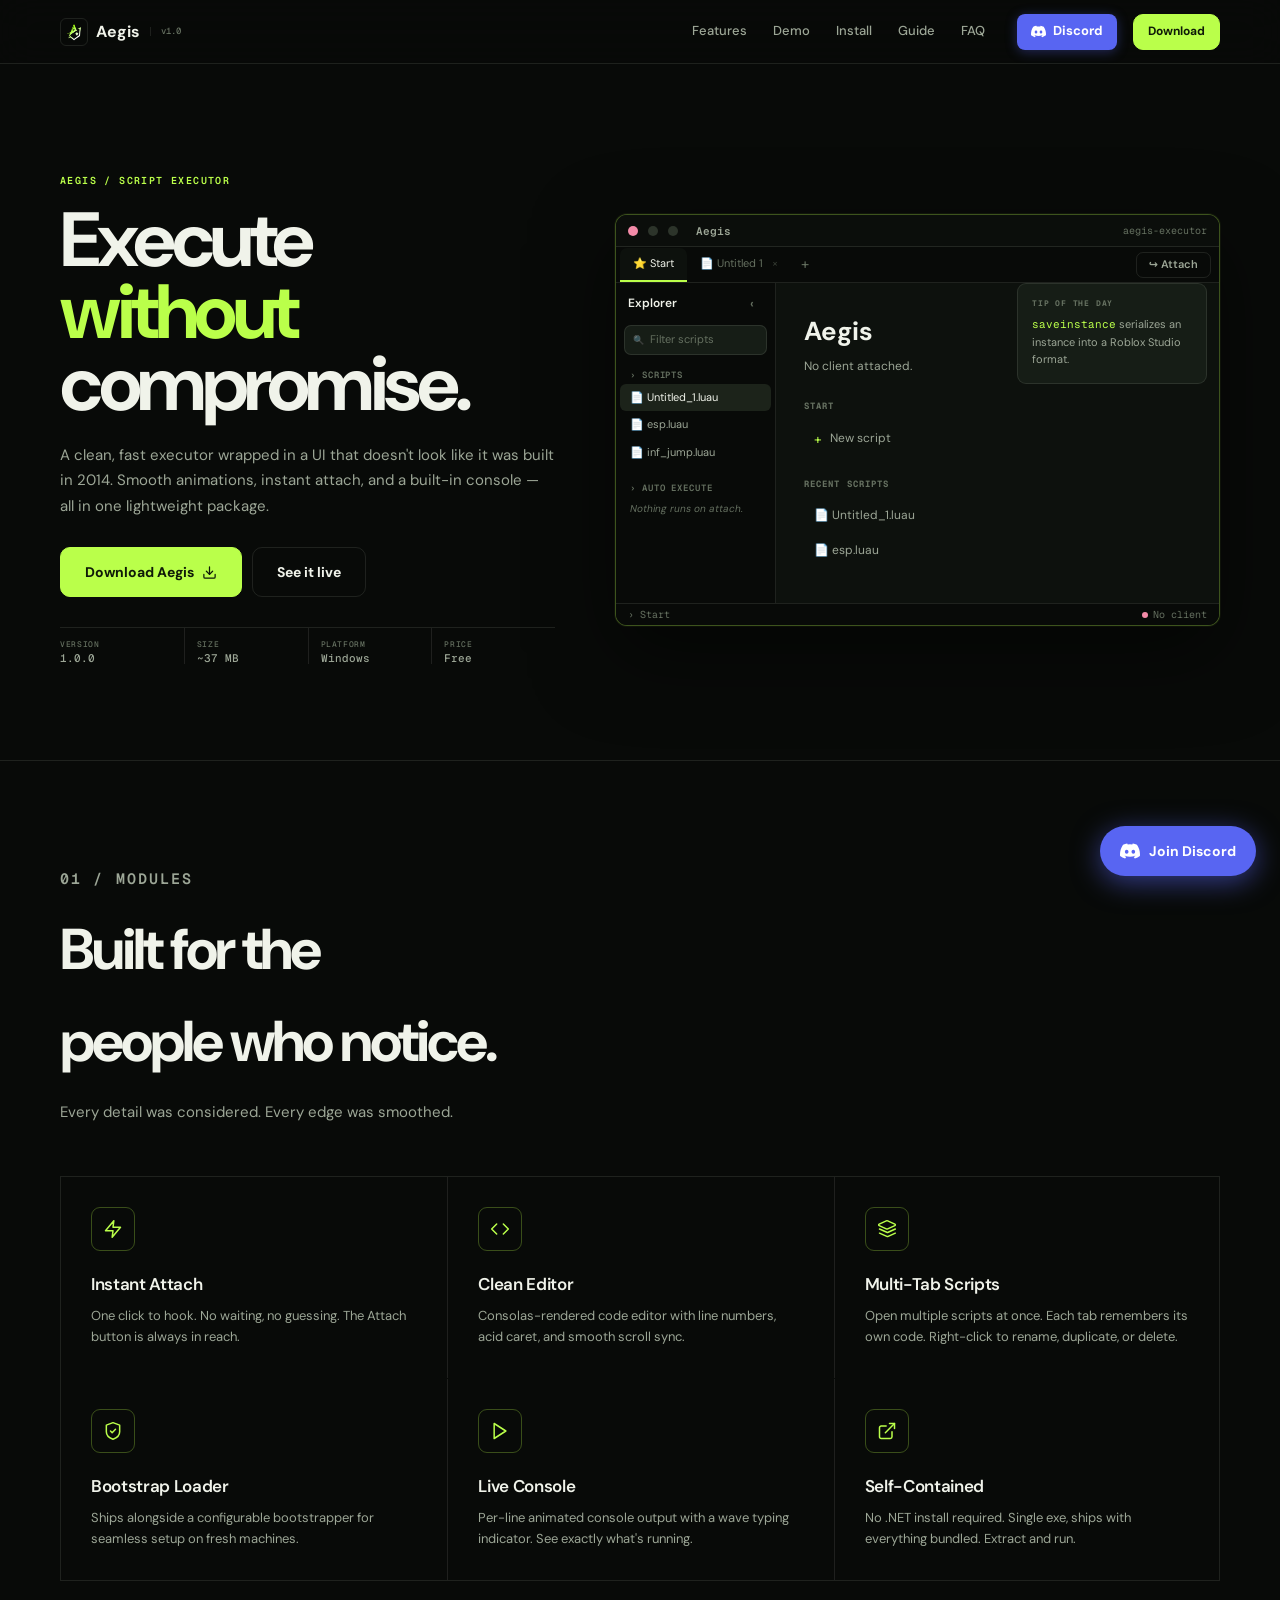
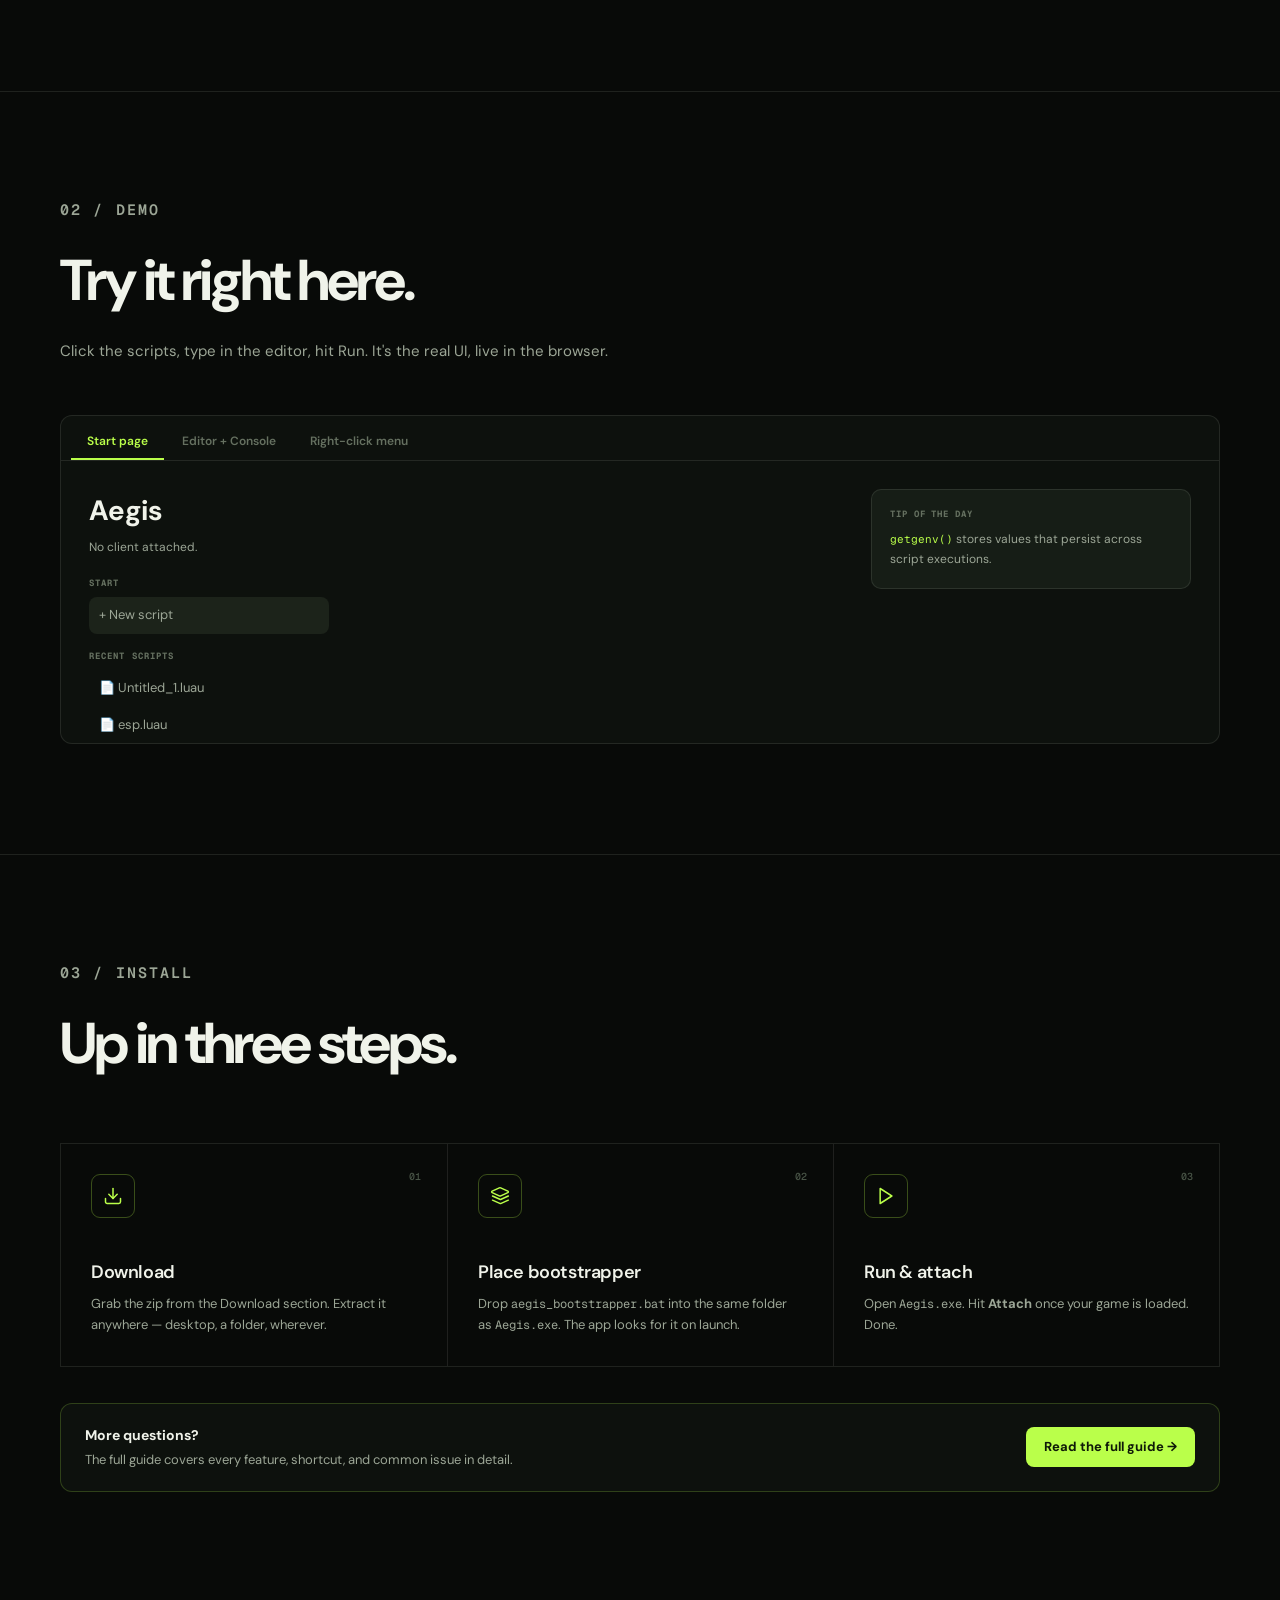
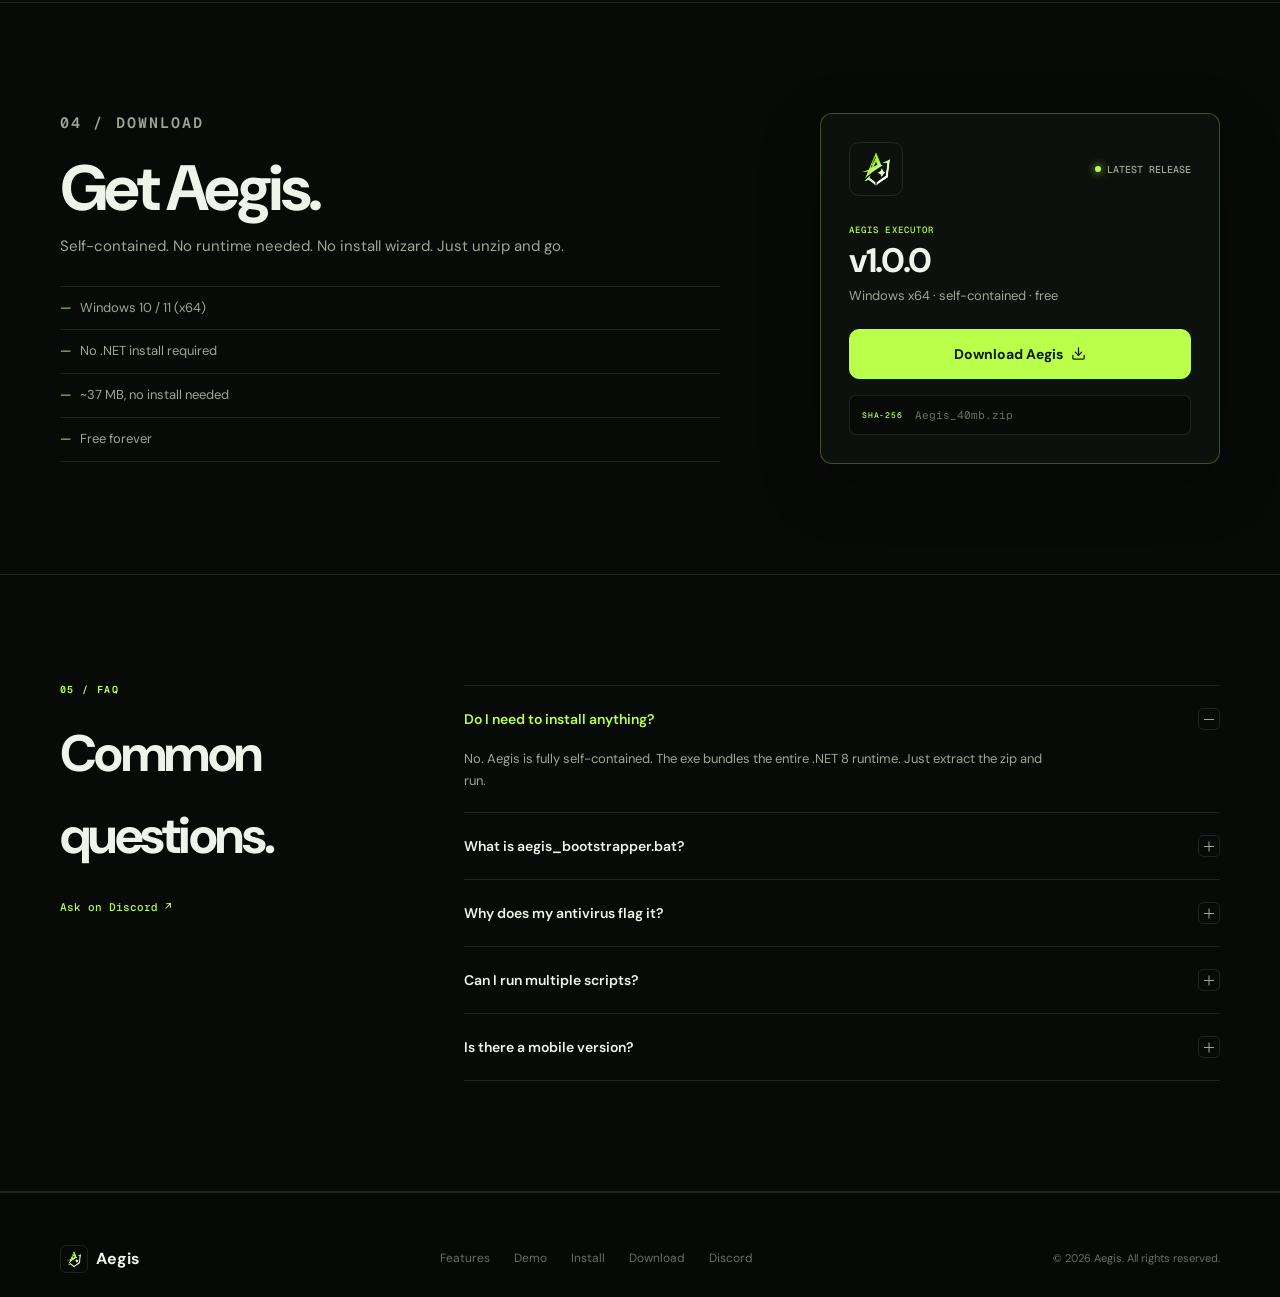
==== commit 012f66db: "Add files via upload" ====
--- a/index.html
+++ b/index.html
@@ -1,505 +1,506 @@
-<!doctype html>
-<html lang="en">
-<head>
-  <meta charset="utf-8">
-  <meta name="viewport" content="width=device-width, initial-scale=1">
-  <meta name="theme-color" content="#0a0c09">
-  <meta name="description" content="Aegis — a fast, clean script executor with smooth animations and a modern UI.">
-  <meta property="og:title" content="Aegis — Script Executor">
-  <meta property="og:description" content="Fast. Clean. Smooth. The executor built different.">
-  <meta property="og:type" content="website">
-  <meta property="og:image" content="Aegis.png">
-  <title>Aegis — Script Executor</title>
-  <link rel="icon" href="Aegis.png" type="image/png">
-  <link rel="preconnect" href="https://fonts.googleapis.com">
-  <link rel="preconnect" href="https://fonts.gstatic.com" crossorigin>
-  <link href="https://fonts.googleapis.com/css2?family=DM+Sans:ital,opsz,wght@0,9..40,400;0,9..40,500;0,9..40,600;0,9..40,700;1,9..40,400&family=Geist+Mono:wght@400;500;600&display=swap" rel="stylesheet">
-  <link rel="stylesheet" href="styles.css">
-  <script src="script.js" defer></script>
-</head>
-<body>
-
-  <!-- ── SVG sprite ── -->
-  <svg aria-hidden="true" style="display:none">
-    <symbol id="i-dl"     viewBox="0 0 24 24"><path d="M21 15v4a2 2 0 0 1-2 2H5a2 2 0 0 1-2-2v-4"/><path d="m7 10 5 5 5-5"/><path d="M12 15V3"/></symbol>
-    <symbol id="i-menu"   viewBox="0 0 24 24"><path d="M4 6h16"/><path d="M4 12h16"/><path d="M4 18h16"/></symbol>
-    <symbol id="i-x"      viewBox="0 0 24 24"><path d="M18 6 6 18"/><path d="m6 6 12 12"/></symbol>
-    <symbol id="i-play"   viewBox="0 0 24 24"><polygon points="5 3 19 12 5 21 5 3"/></symbol>
-    <symbol id="i-shield" viewBox="0 0 24 24"><path d="M20 13c0 5-3.5 7.5-8 9-4.5-1.5-8-4-8-9V5l8-3 8 3Z"/><path d="m9 12 2 2 4-4"/></symbol>
-    <symbol id="i-zap"    viewBox="0 0 24 24"><polygon points="13 2 3 14 12 14 11 22 21 10 12 10 13 2"/></symbol>
-    <symbol id="i-code"   viewBox="0 0 24 24"><polyline points="16 18 22 12 16 6"/><polyline points="8 6 2 12 8 18"/></symbol>
-    <symbol id="i-layers" viewBox="0 0 24 24"><path d="m12.83 2.18a2 2 0 0 0-1.66 0L2.6 6.08a1 1 0 0 0 0 1.83l8.58 3.91a2 2 0 0 0 1.66 0l8.58-3.9a1 1 0 0 0 0-1.83Z"/><path d="m22 12-8.58 3.91a2 2 0 0 1-1.66 0L3 12"/><path d="m22 17-8.58 3.91a2 2 0 0 1-1.66 0L3 17"/></symbol>
-    <symbol id="i-ext"    viewBox="0 0 24 24"><path d="M15 3h6v6"/><path d="M10 14 21 3"/><path d="M18 13v6a2 2 0 0 1-2 2H5a2 2 0 0 1-2-2V8a2 2 0 0 1 2-2h6"/></symbol>
-    <symbol id="i-check"  viewBox="0 0 24 24"><path d="m20 6-11 11-5-5"/></symbol>
-    <symbol id="i-chev"   viewBox="0 0 24 24"><path d="m6 9 6 6 6-6"/></symbol>
-  </svg>
-
-  <a class="skip-link" href="#main">Skip to content</a>
-
-  <!-- ── Floating Discord FAB ── -->
-  <a class="dc-fab" href="https://discord.gg/larpblox" target="_blank" rel="noopener" aria-label="Join our Discord">
-    <svg viewBox="0 0 24 24" fill="currentColor" aria-hidden="true" width="20" height="20">
-      <path d="M20.317 4.37a19.791 19.791 0 0 0-4.885-1.515.074.074 0 0 0-.079.037c-.21.375-.444.864-.608 1.25a18.27 18.27 0 0 0-5.487 0 12.64 12.64 0 0 0-.617-1.25.077.077 0 0 0-.079-.037A19.736 19.736 0 0 0 3.677 4.37a.07.07 0 0 0-.032.027C.533 9.046-.32 13.58.099 18.057a.082.082 0 0 0 .031.057 19.9 19.9 0 0 0 5.993 3.03.078.078 0 0 0 .084-.028c.462-.63.874-1.295 1.226-1.994a.076.076 0 0 0-.041-.106 13.107 13.107 0 0 1-1.872-.892.077.077 0 0 1-.008-.128 10.2 10.2 0 0 0 .372-.292.074.074 0 0 1 .077-.01c3.928 1.793 8.18 1.793 12.062 0a.074.074 0 0 1 .078.01c.12.098.246.198.373.292a.077.077 0 0 1-.006.127 12.299 12.299 0 0 1-1.873.892.077.077 0 0 0-.041.107c.36.698.772 1.362 1.225 1.993a.076.076 0 0 0 .084.028 19.839 19.839 0 0 0 6.002-3.03.077.077 0 0 0 .032-.054c.5-5.177-.838-9.674-3.549-13.66a.061.061 0 0 0-.031-.03zM8.02 15.33c-1.183 0-2.157-1.085-2.157-2.419 0-1.333.956-2.419 2.157-2.419 1.21 0 2.176 1.096 2.157 2.42 0 1.333-.956 2.418-2.157 2.418zm7.975 0c-1.183 0-2.157-1.085-2.157-2.419 0-1.333.955-2.419 2.157-2.419 1.21 0 2.176 1.096 2.157 2.42 0 1.333-.946 2.418-2.157 2.418z"/>
-    </svg>
-    <span>Join Discord</span>
-  </a>
-
-  <!-- ── Header ── -->
-  <header class="site-header" id="siteHeader">
-    <div class="container header__inner">
-      <a class="brand" href="#hero" aria-label="Aegis home">
-        <span class="brand__mark"><img src="Aegis.png" alt=""></span>
-        <span class="brand__name">Aegis</span>
-        <span class="brand__ver">v1.0</span>
-      </a>
-      <nav class="desk-nav" aria-label="Primary">
-        <a href="#features">Features</a>
-        <a href="#demo">Demo</a>
-        <a href="#install">Install</a>
-        <a href="guide.html">Guide</a>
-        <a href="#faq">FAQ</a>
-      </nav>
-      <div class="header__actions">
-        <a class="btn-discord" href="https://discord.gg/larpblox" target="_blank" rel="noopener">
-          <svg viewBox="0 0 24 24" fill="currentColor" width="15" height="15" aria-hidden="true">
-            <path d="M20.317 4.37a19.791 19.791 0 0 0-4.885-1.515.074.074 0 0 0-.079.037c-.21.375-.444.864-.608 1.25a18.27 18.27 0 0 0-5.487 0 12.64 12.64 0 0 0-.617-1.25.077.077 0 0 0-.079-.037A19.736 19.736 0 0 0 3.677 4.37a.07.07 0 0 0-.032.027C.533 9.046-.32 13.58.099 18.057a.082.082 0 0 0 .031.057 19.9 19.9 0 0 0 5.993 3.03.078.078 0 0 0 .084-.028c.462-.63.874-1.295 1.226-1.994a.076.076 0 0 0-.041-.106 13.107 13.107 0 0 1-1.872-.892.077.077 0 0 1-.008-.128 10.2 10.2 0 0 0 .372-.292.074.074 0 0 1 .077-.01c3.928 1.793 8.18 1.793 12.062 0a.074.074 0 0 1 .078.01c.12.098.246.198.373.292a.077.077 0 0 1-.006.127 12.299 12.299 0 0 1-1.873.892.077.077 0 0 0-.041.107c.36.698.772 1.362 1.225 1.993a.076.076 0 0 0 .084.028 19.839 19.839 0 0 0 6.002-3.03.077.077 0 0 0 .032-.054c.5-5.177-.838-9.674-3.549-13.66a.061.061 0 0 0-.031-.03zM8.02 15.33c-1.183 0-2.157-1.085-2.157-2.419 0-1.333.956-2.419 2.157-2.419 1.21 0 2.176 1.096 2.157 2.42 0 1.333-.956 2.418-2.157 2.418zm7.975 0c-1.183 0-2.157-1.085-2.157-2.419 0-1.333.955-2.419 2.157-2.419 1.21 0 2.176 1.096 2.157 2.42 0 1.333-.946 2.418-2.157 2.418z"/>
-          </svg>
-          Discord
-        </a>
-        <a class="btn btn--sm" href="#download">Download</a>
-      </div>
-      <button class="ham" id="hamBtn" type="button" aria-label="Open menu" aria-expanded="false" aria-controls="mobileNav">
-        <svg class="ham__open"  aria-hidden="true"><use href="#i-menu"/></svg>
-        <svg class="ham__close" aria-hidden="true"><use href="#i-x"/></svg>
-      </button>
-    </div>
-    <nav class="mob-nav" id="mobileNav" hidden aria-label="Mobile">
-      <a href="#features">Features</a>
-      <a href="#demo">Demo</a>
-      <a href="#install">Install</a>
-      <a href="#faq">FAQ</a>
-      <div class="mob-nav__ctas">
-        <a href="https://discord.gg/larpblox" target="_blank" rel="noopener">Discord</a>
-        <a class="btn" href="#download">Download</a>
-      </div>
-    </nav>
-  </header>
-
-  <main id="main">
-
-    <!-- ═══════════════════════════════════════
-         HERO
-    ═══════════════════════════════════════ -->
-    <section class="hero" id="hero">
-      <div class="container hero__grid">
-
-        <!-- Copy -->
-        <div class="hero__copy" data-reveal>
-          <p class="eyebrow">AEGIS / SCRIPT EXECUTOR</p>
-          <h1>Execute<br><span class="acid">without</span><br>compromise.</h1>
-          <p class="hero__lead">A clean, fast executor wrapped in a UI that doesn't look like it was built in 2014. Smooth animations, instant attach, and a built-in console — all in one lightweight package.</p>
-          <div class="hero__ctas">
-            <a class="btn btn--lg" href="#download">
-              Download Aegis
-              <svg aria-hidden="true"><use href="#i-dl"/></svg>
-            </a>
-            <a class="btn btn--lg btn--ghost" href="#demo">See it live</a>
-          </div>
-          <dl class="hero__pills">
-            <div><dt>Version</dt><dd>1.0.0</dd></div>
-            <div><dt>Size</dt><dd>~69 MB</dd></div>
-            <div><dt>Platform</dt><dd>Windows</dd></div>
-            <div><dt>Price</dt><dd>Free</dd></div>
-          </dl>
-        </div>
-
-        <!-- Live UI demo shell -->
-        <div class="ui-shell" data-reveal aria-label="Interactive Aegis UI preview">
-          <div class="ui-shell__bar">
-            <span class="ui-shell__dot ui-shell__dot--red"></span>
-            <span class="ui-shell__dot"></span>
-            <span class="ui-shell__dot"></span>
-            <span class="ui-shell__title">Aegis</span>
-            <span class="ui-shell__addr">aegis-executor</span>
-          </div>
-
-          <!-- Tabs -->
-          <div class="ui-tabs">
-            <button class="ui-tab ui-tab--active" data-tab="start">⭐ Start</button>
-            <button class="ui-tab"                data-tab="editor">📄 Untitled 1 <span class="ui-tab__x">×</span></button>
-            <span class="ui-tab ui-tab--plus">+</span>
-            <div class="ui-tabs__right">
-              <button class="ui-btn-attach">↪ Attach</button>
-            </div>
-          </div>
-
-          <!-- Panels -->
-          <div class="ui-body">
-            <!-- Sidebar -->
-            <aside class="ui-sidebar">
-              <div class="ui-sidebar__head">
-                <span>Explorer</span>
-                <button class="ui-icon-btn">‹</button>
-              </div>
-              <div class="ui-filter">
-                <span class="ui-filter__icon">🔍</span>
-                <span class="ui-filter__placeholder">Filter scripts</span>
-              </div>
-              <div class="ui-tree">
-                <div class="ui-tree__section">› SCRIPTS</div>
-                <div class="ui-tree__item ui-tree__item--active" data-script="hello">📄 Untitled_1.luau</div>
-                <div class="ui-tree__item" data-script="esp">📄 esp.luau</div>
-                <div class="ui-tree__item" data-script="inf">📄 inf_jump.luau</div>
-                <div class="ui-tree__section" style="margin-top:10px">› AUTO EXECUTE</div>
-                <div class="ui-tree__empty">Nothing runs on attach.</div>
-              </div>
-            </aside>
-
-            <!-- Start page -->
-            <div class="ui-page" id="page-start">
-              <div class="ui-start__content">
-                <h2 class="ui-start__title">Aegis</h2>
-                <p class="ui-start__sub">No client attached.</p>
-                <div class="ui-start__section-label">START</div>
-                <button class="ui-start__action" id="demoNewScript">
-                  <span class="ui-start__action-icon acid">+</span> New script
-                </button>
-                <div class="ui-start__section-label" style="margin-top:20px">RECENT SCRIPTS</div>
-                <button class="ui-start__action" data-open-script="hello">📄 Untitled_1.luau</button>
-                <button class="ui-start__action" data-open-script="esp">📄 esp.luau</button>
-              </div>
-              <div class="ui-tip">
-                <div class="ui-tip__label">TIP OF THE DAY</div>
-                <p><code>saveinstance</code> serializes an instance into a Roblox Studio format.</p>
-              </div>
-            </div>
-
-            <!-- Editor page -->
-            <div class="ui-page ui-page--hidden" id="page-editor">
-              <div class="ui-editor">
-                <div class="ui-editor__crumb">📄 <span id="editorFilename">Untitled 1</span></div>
-                <div class="ui-editor__area">
-                  <div class="ui-editor__gutter" id="editorGutter">1</div>
-                  <textarea class="ui-editor__code" id="editorCode" spellcheck="false">print("Hello, world!");</textarea>
-                </div>
-                <div class="ui-console">
-                  <div class="ui-console__bar">
-                    <span>› CONSOLE</span>
-                    <div class="ui-console__controls">
-                      <button class="ui-icon-btn" id="consoleClear" title="Clear">⊘</button>
-                      <button class="ui-icon-btn" title="Close">×</button>
-                    </div>
-                  </div>
-                  <div class="ui-console__output" id="consoleOutput">
-                    <div class="ui-console__line">Aegis ready, waiting for a client.</div>
-                  </div>
-                  <div class="ui-console__typing" id="typingDots" hidden>
-                    <span class="dot"></span><span class="dot"></span><span class="dot"></span>
-                  </div>
-                </div>
-              </div>
-            </div>
-          </div>
-
-          <!-- Status bar -->
-          <div class="ui-statusbar">
-            <span>› <span id="statusText">Start</span></span>
-            <span class="ui-statusbar__right">
-              <span class="ui-statusbar__client">
-                <span class="ui-statusbar__dot"></span> No client
-              </span>
-            </span>
-          </div>
-        </div><!-- /ui-shell -->
-
-      </div>
-    </section>
-
-    <!-- ═══════════════════════════════════════
-         FEATURES
-    ═══════════════════════════════════════ -->
-    <section class="section section--border" id="features">
-      <div class="container">
-        <div class="section-heading" data-reveal>
-          <p class="eyebrow">01 / MODULES</p>
-          <h2>Built for the<br>people who notice.</h2>
-          <p>Every detail was considered. Every edge was smoothed.</p>
-        </div>
-
-        <ul class="feat-grid">
-          <li data-reveal>
-            <div class="feat-icon">
-              <svg aria-hidden="true"><use href="#i-zap"/></svg>
-            </div>
-            <h3>Instant Attach</h3>
-            <p>One click to hook. No waiting, no guessing. The Attach button is always in reach.</p>
-          </li>
-          <li data-reveal>
-            <div class="feat-icon">
-              <svg aria-hidden="true"><use href="#i-code"/></svg>
-            </div>
-            <h3>Clean Editor</h3>
-            <p>Consolas-rendered code editor with line numbers, acid caret, and smooth scroll sync.</p>
-          </li>
-          <li data-reveal>
-            <div class="feat-icon">
-              <svg aria-hidden="true"><use href="#i-layers"/></svg>
-            </div>
-            <h3>Multi-Tab Scripts</h3>
-            <p>Open multiple scripts at once. Each tab remembers its own code. Right-click to rename, duplicate, or delete.</p>
-          </li>
-          <li data-reveal>
-            <div class="feat-icon">
-              <svg aria-hidden="true"><use href="#i-shield"/></svg>
-            </div>
-            <h3>Bootstrap Loader</h3>
-            <p>Ships alongside a configurable bootstrapper for seamless setup on fresh machines.</p>
-          </li>
-          <li data-reveal>
-            <div class="feat-icon">
-              <svg aria-hidden="true"><use href="#i-play"/></svg>
-            </div>
-            <h3>Live Console</h3>
-            <p>Per-line animated console output with a wave typing indicator. See exactly what's running.</p>
-          </li>
-          <li data-reveal>
-            <div class="feat-icon">
-              <svg aria-hidden="true"><use href="#i-ext"/></svg>
-            </div>
-            <h3>Self-Contained</h3>
-            <p>No .NET install required. Single exe, ships with everything bundled. Extract and run.</p>
-          </li>
-        </ul>
-      </div>
-    </section>
-
-    <!-- ═══════════════════════════════════════
-         DEMO SECTION (full-width interactive)
-    ═══════════════════════════════════════ -->
-    <section class="section" id="demo">
-      <div class="container">
-        <div class="section-heading" data-reveal>
-          <p class="eyebrow">02 / DEMO</p>
-          <h2>Try it right here.</h2>
-          <p>Click the scripts, type in the editor, hit Run. It's the real UI, live in the browser.</p>
-        </div>
-
-        <div class="demo-shell" data-reveal>
-          <div class="demo-shell__tabs">
-            <button class="demo-tab demo-tab--active" data-demo="start">Start page</button>
-            <button class="demo-tab" data-demo="editor">Editor + Console</button>
-            <button class="demo-tab" data-demo="context">Right-click menu</button>
-          </div>
-
-          <div class="demo-panel" id="demo-start">
-            <div class="demo-mockup demo-mockup--start">
-              <div class="dm-title">Aegis</div>
-              <div class="dm-sub">No client attached.</div>
-              <div class="dm-label">START</div>
-              <div class="dm-action dm-action--highlight">+ New script</div>
-              <div class="dm-label" style="margin-top:16px">RECENT SCRIPTS</div>
-              <div class="dm-action">📄 Untitled_1.luau</div>
-              <div class="dm-action">📄 esp.luau</div>
-            </div>
-            <div class="demo-tip">
-              <div class="demo-tip__card">
-                <div class="demo-tip__label">TIP OF THE DAY</div>
-                <p><code>getgenv()</code> stores values that persist across script executions.</p>
-              </div>
-            </div>
-          </div>
-
-          <div class="demo-panel demo-panel--hidden" id="demo-editor">
-            <div class="demo-editor-wrap">
-              <div class="demo-editor-crumb">📄 Untitled 1</div>
-              <div class="demo-editor-body">
-                <div class="demo-gutter" id="demoGutter">1<br>2<br>3<br>4<br>5</div>
-                <textarea class="demo-code" id="demoCode" spellcheck="false">local Players = game:GetService("Players")
-local lp = Players.LocalPlayer
-local char = lp.Character
-
-print("Aegis ready")
-</textarea>
-              </div>
-              <div class="demo-console">
-                <div class="demo-console-bar">
-                  <span>› CONSOLE</span>
-                  <button class="demo-run-btn" id="demoRunBtn">▶ Run</button>
-                </div>
-                <div class="demo-console-out" id="demoConsoleOut">
-                  <span class="demo-console-line">Aegis ready, waiting for a client.</span>
-                </div>
-                <div class="demo-typing" id="demoTyping" hidden>
-                  <span class="dot"></span><span class="dot"></span><span class="dot"></span>
-                </div>
-              </div>
-            </div>
-          </div>
-
-          <div class="demo-panel demo-panel--hidden" id="demo-context">
-            <div class="demo-ctx-wrap">
-              <div class="demo-ctx-sidebar">
-                <div class="demo-ctx-section">› SCRIPTS</div>
-                <div class="demo-ctx-item demo-ctx-item--selected">📄 Untitled_1.luau</div>
-                <div class="demo-ctx-item">📄 esp.luau</div>
-                <div class="demo-ctx-item">📄 inf_jump.luau</div>
-              </div>
-              <div class="demo-ctx-menu" id="demoCtxMenu">
-                <button class="demo-ctx-btn">📂  Open</button>
-                <button class="demo-ctx-btn">▶  Execute</button>
-                <hr class="demo-ctx-sep">
-                <button class="demo-ctx-btn">📋  Duplicate</button>
-                <button class="demo-ctx-btn">✏  Rename</button>
-                <button class="demo-ctx-btn">📁  Show in Explorer</button>
-                <hr class="demo-ctx-sep">
-                <button class="demo-ctx-btn demo-ctx-btn--danger">🗑  Delete</button>
-              </div>
-              <p class="demo-ctx-hint">Right-click any script in the sidebar to get this menu.</p>
-            </div>
-          </div>
-        </div>
-      </div>
-    </section>
-
-    <!-- ═══════════════════════════════════════
-         INSTALL
-    ═══════════════════════════════════════ -->
-    <section class="section section--border" id="install">
-      <div class="container">
-        <div class="section-heading" data-reveal>
-          <p class="eyebrow">03 / INSTALL</p>
-          <h2>Up in three steps.</h2>
-        </div>
-
-        <ol class="steps" data-reveal>
-          <li>
-            <span class="step-num">01</span>
-            <div class="step-icon">
-              <svg aria-hidden="true"><use href="#i-dl"/></svg>
-            </div>
-            <h3>Download</h3>
-            <p>Grab the zip from the Download section. Extract it anywhere — desktop, a folder, wherever.</p>
-          </li>
-          <li>
-            <span class="step-num">02</span>
-            <div class="step-icon">
-              <svg aria-hidden="true"><use href="#i-layers"/></svg>
-            </div>
-            <h3>Place bootstrapper</h3>
-            <p>Drop <code>aegis_bootstrapper.bat</code> into the same folder as <code>Aegis.exe</code>. The app looks for it on launch.</p>
-          </li>
-          <li>
-            <span class="step-num">03</span>
-            <div class="step-icon">
-              <svg aria-hidden="true"><use href="#i-play"/></svg>
-            </div>
-            <h3>Run & attach</h3>
-            <p>Open <code>Aegis.exe</code>. Hit <strong>Attach</strong> once your game is loaded. Done.</p>
-          </li>
-        </ol>
-
-        <div style="margin-top:36px;padding:20px 24px;background:#0d110d;border:1px solid rgba(186,255,74,.2);border-radius:12px;display:flex;align-items:center;justify-content:space-between;gap:20px;flex-wrap:wrap">
-          <div>
-            <p style="font-weight:700;font-size:14px;margin-bottom:4px;color:#f0f3ea">More questions?</p>
-            <p style="font-size:13px;color:#9ca696;margin:0">The full guide covers every feature, shortcut, and common issue in detail.</p>
-          </div>
-          <a href="guide.html" style="display:inline-flex;align-items:center;gap:7px;padding:0 18px;height:40px;background:#baff4a;color:#0f1a08;border-radius:8px;font-size:13px;font-weight:700;text-decoration:none;white-space:nowrap;flex-shrink:0">Read the full guide →</a>
-        </div>
-      </div>
-    </section>
-
-    <!-- ═══════════════════════════════════════
-         DOWNLOAD
-    ═══════════════════════════════════════ -->
-    <section class="section" id="download">
-      <div class="container dl-grid" data-reveal>
-        <div class="dl-copy">
-          <p class="eyebrow">04 / DOWNLOAD</p>
-          <h2>Get Aegis.</h2>
-          <p>Self-contained. No runtime needed. No install wizard. Just unzip and go.</p>
-          <ul class="dl-list">
-            <li>Windows 10 / 11 (x64)</li>
-            <li>No .NET install required</li>
-            <li>~69 MB, single exe</li>
-            <li>Free forever</li>
-          </ul>
-        </div>
-
-        <div class="dl-card">
-          <div class="dl-card__top">
-            <div class="dl-logo"><img src="Aegis.png" alt="Aegis"></div>
-            <div class="dl-status"><span class="dl-status__dot"></span> Latest release</div>
-          </div>
-          <div class="dl-card__label">AEGIS EXECUTOR</div>
-          <h3 class="dl-card__ver">v1.0.0</h3>
-          <p class="dl-card__desc">Windows x64 · self-contained · free</p>
-          <a class="btn btn--lg" href="https://file.garden/aq7pGjhhHV7kFaey/Aegis.zip" id="dlBtn" download>
-            Download Aegis
-            <svg aria-hidden="true"><use href="#i-dl"/></svg>
-          </a>
-          <div class="dl-hash">
-            <span class="dl-hash__label">SHA-256</span>
-            <code class="dl-hash__val">Aegis.zip</code>
-          </div>
-        </div>
-      </div>
-    </section>
-
-    <!-- ═══════════════════════════════════════
-         FAQ
-    ═══════════════════════════════════════ -->
-    <section class="section section--border" id="faq">
-      <div class="container faq-grid" data-reveal>
-        <div class="faq-intro">
-          <p class="eyebrow">05 / FAQ</p>
-          <h2>Common questions.</h2>
-          <a class="plain-link" href="https://discord.gg/larpblox" target="_blank" rel="noopener">Ask on Discord ↗</a>
-        </div>
-        <div class="faq">
-          <details open>
-            <summary>Do I need to install anything?<span aria-hidden="true"></span></summary>
-            <p>No. Aegis is fully self-contained. The exe bundles the entire .NET 8 runtime. Just extract the zip and run.</p>
-          </details>
-          <details>
-            <summary>What is aegis_bootstrapper.bat?<span aria-hidden="true"></span></summary>
-            <p>It's a setup script that runs silently when you launch Aegis. Place it next to <code>Aegis.exe</code>. If it's missing, Aegis will tell you where to put it.</p>
-          </details>
-          <details>
-            <summary>Why does my antivirus flag it?<span aria-hidden="true"></span></summary>
-            <p>Self-contained .NET executables commonly trigger heuristic detections. Add the folder to your AV exclusions. Aegis does not contain malicious code.</p>
-          </details>
-          <details>
-            <summary>Can I run multiple scripts?<span aria-hidden="true"></span></summary>
-            <p>Yes. Open as many tabs as you want. Each one holds its own code independently. Use the + button in the tab bar or right-click a script in the sidebar.</p>
-          </details>
-          <details>
-            <summary>Is there a mobile version?<span aria-hidden="true"></span></summary>
-            <p>Not currently. Aegis is a Windows desktop application. A web or mobile companion is not planned for v1.</p>
-          </details>
-        </div>
-      </div>
-    </section>
-
-  </main>
-
-  <!-- ── Footer ── -->
-  <footer class="footer">
-    <div class="container footer__inner">
-      <a class="brand" href="#hero" aria-label="Aegis home">
-        <span class="brand__mark"><img src="Aegis.png" alt=""></span>
-        <span class="brand__name">Aegis</span>
-      </a>
-      <nav class="footer__nav" aria-label="Footer">
-        <a href="#features">Features</a>
-        <a href="#demo">Demo</a>
-        <a href="#install">Install</a>
-        <a href="#download">Download</a>
-        <a href="https://discord.gg/larpblox" target="_blank" rel="noopener">Discord</a>
-      </nav>
-      <p class="footer__copy">© 2026 Aegis. All rights reserved.</p>
-    </div>
-  </footer>
-
-</body>
-</html>
-
+<!doctype html>
+<html lang="en">
+<head>
+  <meta charset="utf-8">
+  <meta name="viewport" content="width=device-width, initial-scale=1">
+  <meta name="theme-color" content="#0a0c09">
+  <meta name="description" content="Aegis — a fast, clean script executor with smooth animations and a modern UI.">
+  <meta property="og:title" content="Aegis — Script Executor">
+  <meta property="og:description" content="Fast. Clean. Smooth. The executor built different.">
+  <meta property="og:type" content="website">
+  <meta property="og:image" content="Aegis.png">
+  <title>Aegis — Script Executor</title>
+  <link rel="icon" href="Aegis.png" type="image/png">
+  <link rel="preconnect" href="https://fonts.googleapis.com">
+  <link rel="preconnect" href="https://fonts.gstatic.com" crossorigin>
+  <link href="https://fonts.googleapis.com/css2?family=DM+Sans:ital,opsz,wght@0,9..40,400;0,9..40,500;0,9..40,600;0,9..40,700;1,9..40,400&family=Geist+Mono:wght@400;500;600&display=swap" rel="stylesheet">
+  <link rel="stylesheet" href="styles.css">
+  <script src="script.js" defer></script>
+</head>
+<body>
+
+  <!-- ── SVG sprite ── -->
+  <svg aria-hidden="true" style="display:none">
+    <symbol id="i-dl"     viewBox="0 0 24 24"><path d="M21 15v4a2 2 0 0 1-2 2H5a2 2 0 0 1-2-2v-4"/><path d="m7 10 5 5 5-5"/><path d="M12 15V3"/></symbol>
+    <symbol id="i-menu"   viewBox="0 0 24 24"><path d="M4 6h16"/><path d="M4 12h16"/><path d="M4 18h16"/></symbol>
+    <symbol id="i-x"      viewBox="0 0 24 24"><path d="M18 6 6 18"/><path d="m6 6 12 12"/></symbol>
+    <symbol id="i-play"   viewBox="0 0 24 24"><polygon points="5 3 19 12 5 21 5 3"/></symbol>
+    <symbol id="i-shield" viewBox="0 0 24 24"><path d="M20 13c0 5-3.5 7.5-8 9-4.5-1.5-8-4-8-9V5l8-3 8 3Z"/><path d="m9 12 2 2 4-4"/></symbol>
+    <symbol id="i-zap"    viewBox="0 0 24 24"><polygon points="13 2 3 14 12 14 11 22 21 10 12 10 13 2"/></symbol>
+    <symbol id="i-code"   viewBox="0 0 24 24"><polyline points="16 18 22 12 16 6"/><polyline points="8 6 2 12 8 18"/></symbol>
+    <symbol id="i-layers" viewBox="0 0 24 24"><path d="m12.83 2.18a2 2 0 0 0-1.66 0L2.6 6.08a1 1 0 0 0 0 1.83l8.58 3.91a2 2 0 0 0 1.66 0l8.58-3.9a1 1 0 0 0 0-1.83Z"/><path d="m22 12-8.58 3.91a2 2 0 0 1-1.66 0L3 12"/><path d="m22 17-8.58 3.91a2 2 0 0 1-1.66 0L3 17"/></symbol>
+    <symbol id="i-ext"    viewBox="0 0 24 24"><path d="M15 3h6v6"/><path d="M10 14 21 3"/><path d="M18 13v6a2 2 0 0 1-2 2H5a2 2 0 0 1-2-2V8a2 2 0 0 1 2-2h6"/></symbol>
+    <symbol id="i-check"  viewBox="0 0 24 24"><path d="m20 6-11 11-5-5"/></symbol>
+    <symbol id="i-chev"   viewBox="0 0 24 24"><path d="m6 9 6 6 6-6"/></symbol>
+  </svg>
+
+  <a class="skip-link" href="#main">Skip to content</a>
+
+  <!-- ── Floating Discord FAB ── -->
+  <a class="dc-fab" href="https://discord.gg/larpblox" target="_blank" rel="noopener" aria-label="Join our Discord">
+    <svg viewBox="0 0 24 24" fill="currentColor" aria-hidden="true" width="20" height="20">
+      <path d="M20.317 4.37a19.791 19.791 0 0 0-4.885-1.515.074.074 0 0 0-.079.037c-.21.375-.444.864-.608 1.25a18.27 18.27 0 0 0-5.487 0 12.64 12.64 0 0 0-.617-1.25.077.077 0 0 0-.079-.037A19.736 19.736 0 0 0 3.677 4.37a.07.07 0 0 0-.032.027C.533 9.046-.32 13.58.099 18.057a.082.082 0 0 0 .031.057 19.9 19.9 0 0 0 5.993 3.03.078.078 0 0 0 .084-.028c.462-.63.874-1.295 1.226-1.994a.076.076 0 0 0-.041-.106 13.107 13.107 0 0 1-1.872-.892.077.077 0 0 1-.008-.128 10.2 10.2 0 0 0 .372-.292.074.074 0 0 1 .077-.01c3.928 1.793 8.18 1.793 12.062 0a.074.074 0 0 1 .078.01c.12.098.246.198.373.292a.077.077 0 0 1-.006.127 12.299 12.299 0 0 1-1.873.892.077.077 0 0 0-.041.107c.36.698.772 1.362 1.225 1.993a.076.076 0 0 0 .084.028 19.839 19.839 0 0 0 6.002-3.03.077.077 0 0 0 .032-.054c.5-5.177-.838-9.674-3.549-13.66a.061.061 0 0 0-.031-.03zM8.02 15.33c-1.183 0-2.157-1.085-2.157-2.419 0-1.333.956-2.419 2.157-2.419 1.21 0 2.176 1.096 2.157 2.42 0 1.333-.956 2.418-2.157 2.418zm7.975 0c-1.183 0-2.157-1.085-2.157-2.419 0-1.333.955-2.419 2.157-2.419 1.21 0 2.176 1.096 2.157 2.42 0 1.333-.946 2.418-2.157 2.418z"/>
+    </svg>
+    <span>Join Discord</span>
+  </a>
+
+  <!-- ── Header ── -->
+  <header class="site-header" id="siteHeader">
+    <div class="container header__inner">
+      <a class="brand" href="#hero" aria-label="Aegis home">
+        <span class="brand__mark"><img src="Aegis.png" alt=""></span>
+        <span class="brand__name">Aegis</span>
+        <span class="brand__ver">v1.0</span>
+      </a>
+      <nav class="desk-nav" aria-label="Primary">
+        <a href="#features">Features</a>
+        <a href="#demo">Demo</a>
+        <a href="#install">Install</a>
+        <a href="guide.html">Guide</a>
+        <a href="#faq">FAQ</a>
+      </nav>
+      <div class="header__actions">
+        <a class="btn-discord" href="https://discord.gg/larpblox" target="_blank" rel="noopener">
+          <svg viewBox="0 0 24 24" fill="currentColor" width="15" height="15" aria-hidden="true">
+            <path d="M20.317 4.37a19.791 19.791 0 0 0-4.885-1.515.074.074 0 0 0-.079.037c-.21.375-.444.864-.608 1.25a18.27 18.27 0 0 0-5.487 0 12.64 12.64 0 0 0-.617-1.25.077.077 0 0 0-.079-.037A19.736 19.736 0 0 0 3.677 4.37a.07.07 0 0 0-.032.027C.533 9.046-.32 13.58.099 18.057a.082.082 0 0 0 .031.057 19.9 19.9 0 0 0 5.993 3.03.078.078 0 0 0 .084-.028c.462-.63.874-1.295 1.226-1.994a.076.076 0 0 0-.041-.106 13.107 13.107 0 0 1-1.872-.892.077.077 0 0 1-.008-.128 10.2 10.2 0 0 0 .372-.292.074.074 0 0 1 .077-.01c3.928 1.793 8.18 1.793 12.062 0a.074.074 0 0 1 .078.01c.12.098.246.198.373.292a.077.077 0 0 1-.006.127 12.299 12.299 0 0 1-1.873.892.077.077 0 0 0-.041.107c.36.698.772 1.362 1.225 1.993a.076.076 0 0 0 .084.028 19.839 19.839 0 0 0 6.002-3.03.077.077 0 0 0 .032-.054c.5-5.177-.838-9.674-3.549-13.66a.061.061 0 0 0-.031-.03zM8.02 15.33c-1.183 0-2.157-1.085-2.157-2.419 0-1.333.956-2.419 2.157-2.419 1.21 0 2.176 1.096 2.157 2.42 0 1.333-.956 2.418-2.157 2.418zm7.975 0c-1.183 0-2.157-1.085-2.157-2.419 0-1.333.955-2.419 2.157-2.419 1.21 0 2.176 1.096 2.157 2.42 0 1.333-.946 2.418-2.157 2.418z"/>
+          </svg>
+          Discord
+        </a>
+        <a class="btn btn--sm" href="#download">Download</a>
+      </div>
+      <button class="ham" id="hamBtn" type="button" aria-label="Open menu" aria-expanded="false" aria-controls="mobileNav">
+        <svg class="ham__open"  aria-hidden="true"><use href="#i-menu"/></svg>
+        <svg class="ham__close" aria-hidden="true"><use href="#i-x"/></svg>
+      </button>
+    </div>
+    <nav class="mob-nav" id="mobileNav" hidden aria-label="Mobile">
+      <a href="#features">Features</a>
+      <a href="#demo">Demo</a>
+      <a href="#install">Install</a>
+      <a href="#faq">FAQ</a>
+      <div class="mob-nav__ctas">
+        <a href="https://discord.gg/larpblox" target="_blank" rel="noopener">Discord</a>
+        <a class="btn" href="#download">Download</a>
+      </div>
+    </nav>
+  </header>
+
+  <main id="main">
+
+    <!-- ═══════════════════════════════════════
+         HERO
+    ═══════════════════════════════════════ -->
+    <section class="hero" id="hero">
+      <div class="container hero__grid">
+
+        <!-- Copy -->
+        <div class="hero__copy" data-reveal>
+          <p class="eyebrow">AEGIS / SCRIPT EXECUTOR</p>
+          <h1>Execute<br><span class="acid">without</span><br>compromise.</h1>
+          <p class="hero__lead">A clean, fast executor wrapped in a UI that doesn't look like it was built in 2014. Smooth animations, instant attach, and a built-in console — all in one lightweight package.</p>
+          <div class="hero__ctas">
+            <a class="btn btn--lg" href="#download">
+              Download Aegis
+              <svg aria-hidden="true"><use href="#i-dl"/></svg>
+            </a>
+            <a class="btn btn--lg btn--ghost" href="#demo">See it live</a>
+          </div>
+          <dl class="hero__pills">
+            <div><dt>Version</dt><dd>1.0.0</dd></div>
+            <div><dt>Size</dt><dd>~37 MB</dd></div>
+            <div><dt>Platform</dt><dd>Windows</dd></div>
+            <div><dt>Price</dt><dd>Free</dd></div>
+          </dl>
+        </div>
+
+        <!-- Live UI demo shell -->
+        <div class="ui-shell" data-reveal aria-label="Interactive Aegis UI preview">
+          <div class="ui-shell__bar">
+            <span class="ui-shell__dot ui-shell__dot--red"></span>
+            <span class="ui-shell__dot"></span>
+            <span class="ui-shell__dot"></span>
+            <span class="ui-shell__title">Aegis</span>
+            <span class="ui-shell__addr">aegis-executor</span>
+          </div>
+
+          <!-- Tabs -->
+          <div class="ui-tabs">
+            <button class="ui-tab ui-tab--active" data-tab="start">⭐ Start</button>
+            <button class="ui-tab"                data-tab="editor">📄 Untitled 1 <span class="ui-tab__x">×</span></button>
+            <span class="ui-tab ui-tab--plus">+</span>
+            <div class="ui-tabs__right">
+              <button class="ui-btn-attach">↪ Attach</button>
+            </div>
+          </div>
+
+          <!-- Panels -->
+          <div class="ui-body">
+            <!-- Sidebar -->
+            <aside class="ui-sidebar">
+              <div class="ui-sidebar__head">
+                <span>Explorer</span>
+                <button class="ui-icon-btn">‹</button>
+              </div>
+              <div class="ui-filter">
+                <span class="ui-filter__icon">🔍</span>
+                <span class="ui-filter__placeholder">Filter scripts</span>
+              </div>
+              <div class="ui-tree">
+                <div class="ui-tree__section">› SCRIPTS</div>
+                <div class="ui-tree__item ui-tree__item--active" data-script="hello">📄 Untitled_1.luau</div>
+                <div class="ui-tree__item" data-script="esp">📄 esp.luau</div>
+                <div class="ui-tree__item" data-script="inf">📄 inf_jump.luau</div>
+                <div class="ui-tree__section" style="margin-top:10px">› AUTO EXECUTE</div>
+                <div class="ui-tree__empty">Nothing runs on attach.</div>
+              </div>
+            </aside>
+
+            <!-- Start page -->
+            <div class="ui-page" id="page-start">
+              <div class="ui-start__content">
+                <h2 class="ui-start__title">Aegis</h2>
+                <p class="ui-start__sub">No client attached.</p>
+                <div class="ui-start__section-label">START</div>
+                <button class="ui-start__action" id="demoNewScript">
+                  <span class="ui-start__action-icon acid">+</span> New script
+                </button>
+                <div class="ui-start__section-label" style="margin-top:20px">RECENT SCRIPTS</div>
+                <button class="ui-start__action" data-open-script="hello">📄 Untitled_1.luau</button>
+                <button class="ui-start__action" data-open-script="esp">📄 esp.luau</button>
+              </div>
+              <div class="ui-tip">
+                <div class="ui-tip__label">TIP OF THE DAY</div>
+                <p><code>saveinstance</code> serializes an instance into a Roblox Studio format.</p>
+              </div>
+            </div>
+
+            <!-- Editor page -->
+            <div class="ui-page ui-page--hidden" id="page-editor">
+              <div class="ui-editor">
+                <div class="ui-editor__crumb">📄 <span id="editorFilename">Untitled 1</span></div>
+                <div class="ui-editor__area">
+                  <div class="ui-editor__gutter" id="editorGutter">1</div>
+                  <textarea class="ui-editor__code" id="editorCode" spellcheck="false">print("Hello, world!");</textarea>
+                </div>
+                <div class="ui-console">
+                  <div class="ui-console__bar">
+                    <span>› CONSOLE</span>
+                    <div class="ui-console__controls">
+                      <button class="ui-icon-btn" id="consoleClear" title="Clear">⊘</button>
+                      <button class="ui-icon-btn" title="Close">×</button>
+                    </div>
+                  </div>
+                  <div class="ui-console__output" id="consoleOutput">
+                    <div class="ui-console__line">Aegis ready, waiting for a client.</div>
+                  </div>
+                  <div class="ui-console__typing" id="typingDots" hidden>
+                    <span class="dot"></span><span class="dot"></span><span class="dot"></span>
+                  </div>
+                </div>
+              </div>
+            </div>
+          </div>
+
+          <!-- Status bar -->
+          <div class="ui-statusbar">
+            <span>› <span id="statusText">Start</span></span>
+            <span class="ui-statusbar__right">
+              <span class="ui-statusbar__client">
+                <span class="ui-statusbar__dot"></span> No client
+              </span>
+            </span>
+          </div>
+        </div><!-- /ui-shell -->
+
+      </div>
+    </section>
+
+    <!-- ═══════════════════════════════════════
+         FEATURES
+    ═══════════════════════════════════════ -->
+    <section class="section section--border" id="features">
+      <div class="container">
+        <div class="section-heading" data-reveal>
+          <p class="eyebrow">01 / MODULES</p>
+          <h2>Built for the<br>people who notice.</h2>
+          <p>Every detail was considered. Every edge was smoothed.</p>
+        </div>
+
+        <ul class="feat-grid">
+          <li data-reveal>
+            <div class="feat-icon">
+              <svg aria-hidden="true"><use href="#i-zap"/></svg>
+            </div>
+            <h3>Instant Attach</h3>
+            <p>One click to hook. No waiting, no guessing. The Attach button is always in reach.</p>
+          </li>
+          <li data-reveal>
+            <div class="feat-icon">
+              <svg aria-hidden="true"><use href="#i-code"/></svg>
+            </div>
+            <h3>Clean Editor</h3>
+            <p>Consolas-rendered code editor with line numbers, acid caret, and smooth scroll sync.</p>
+          </li>
+          <li data-reveal>
+            <div class="feat-icon">
+              <svg aria-hidden="true"><use href="#i-layers"/></svg>
+            </div>
+            <h3>Multi-Tab Scripts</h3>
+            <p>Open multiple scripts at once. Each tab remembers its own code. Right-click to rename, duplicate, or delete.</p>
+          </li>
+          <li data-reveal>
+            <div class="feat-icon">
+              <svg aria-hidden="true"><use href="#i-shield"/></svg>
+            </div>
+            <h3>Bootstrap Loader</h3>
+            <p>Ships alongside a configurable bootstrapper for seamless setup on fresh machines.</p>
+          </li>
+          <li data-reveal>
+            <div class="feat-icon">
+              <svg aria-hidden="true"><use href="#i-play"/></svg>
+            </div>
+            <h3>Live Console</h3>
+            <p>Per-line animated console output with a wave typing indicator. See exactly what's running.</p>
+          </li>
+          <li data-reveal>
+            <div class="feat-icon">
+              <svg aria-hidden="true"><use href="#i-ext"/></svg>
+            </div>
+            <h3>Self-Contained</h3>
+            <p>No .NET install required. Single exe, ships with everything bundled. Extract and run.</p>
+          </li>
+        </ul>
+      </div>
+    </section>
+
+    <!-- ═══════════════════════════════════════
+         DEMO SECTION (full-width interactive)
+    ═══════════════════════════════════════ -->
+    <section class="section" id="demo">
+      <div class="container">
+        <div class="section-heading" data-reveal>
+          <p class="eyebrow">02 / DEMO</p>
+          <h2>Try it right here.</h2>
+          <p>Click the scripts, type in the editor, hit Run. It's the real UI, live in the browser.</p>
+        </div>
+
+        <div class="demo-shell" data-reveal>
+          <div class="demo-shell__tabs">
+            <button class="demo-tab demo-tab--active" data-demo="start">Start page</button>
+            <button class="demo-tab" data-demo="editor">Editor + Console</button>
+            <button class="demo-tab" data-demo="context">Right-click menu</button>
+          </div>
+
+          <div class="demo-panel" id="demo-start">
+            <div class="demo-mockup demo-mockup--start">
+              <div class="dm-title">Aegis</div>
+              <div class="dm-sub">No client attached.</div>
+              <div class="dm-label">START</div>
+              <div class="dm-action dm-action--highlight">+ New script</div>
+              <div class="dm-label" style="margin-top:16px">RECENT SCRIPTS</div>
+              <div class="dm-action">📄 Untitled_1.luau</div>
+              <div class="dm-action">📄 esp.luau</div>
+            </div>
+            <div class="demo-tip">
+              <div class="demo-tip__card">
+                <div class="demo-tip__label">TIP OF THE DAY</div>
+                <p><code>getgenv()</code> stores values that persist across script executions.</p>
+              </div>
+            </div>
+          </div>
+
+          <div class="demo-panel demo-panel--hidden" id="demo-editor">
+            <div class="demo-editor-wrap">
+              <div class="demo-editor-crumb">📄 Untitled 1</div>
+              <div class="demo-editor-body">
+                <div class="demo-gutter" id="demoGutter">1<br>2<br>3<br>4<br>5</div>
+                <textarea class="demo-code" id="demoCode" spellcheck="false">local Players = game:GetService("Players")
+local lp = Players.LocalPlayer
+local char = lp.Character
+
+print("Aegis ready")
+</textarea>
+              </div>
+              <div class="demo-console">
+                <div class="demo-console-bar">
+                  <span>› CONSOLE</span>
+                  <button class="demo-run-btn" id="demoRunBtn">▶ Run</button>
+                </div>
+                <div class="demo-console-out" id="demoConsoleOut">
+                  <span class="demo-console-line">Aegis ready, waiting for a client.</span>
+                </div>
+                <div class="demo-typing" id="demoTyping" hidden>
+                  <span class="dot"></span><span class="dot"></span><span class="dot"></span>
+                </div>
+              </div>
+            </div>
+          </div>
+
+          <div class="demo-panel demo-panel--hidden" id="demo-context">
+            <div class="demo-ctx-wrap">
+              <div class="demo-ctx-sidebar">
+                <div class="demo-ctx-section">› SCRIPTS</div>
+                <div class="demo-ctx-item demo-ctx-item--selected">📄 Untitled_1.luau</div>
+                <div class="demo-ctx-item">📄 esp.luau</div>
+                <div class="demo-ctx-item">📄 inf_jump.luau</div>
+              </div>
+              <div class="demo-ctx-menu" id="demoCtxMenu">
+                <button class="demo-ctx-btn">📂  Open</button>
+                <button class="demo-ctx-btn">▶  Execute</button>
+                <hr class="demo-ctx-sep">
+                <button class="demo-ctx-btn">📋  Duplicate</button>
+                <button class="demo-ctx-btn">✏  Rename</button>
+                <button class="demo-ctx-btn">📁  Show in Explorer</button>
+                <hr class="demo-ctx-sep">
+                <button class="demo-ctx-btn demo-ctx-btn--danger">🗑  Delete</button>
+              </div>
+              <p class="demo-ctx-hint">Right-click any script in the sidebar to get this menu.</p>
+            </div>
+          </div>
+        </div>
+      </div>
+    </section>
+
+    <!-- ═══════════════════════════════════════
+         INSTALL
+    ═══════════════════════════════════════ -->
+    <section class="section section--border" id="install">
+      <div class="container">
+        <div class="section-heading" data-reveal>
+          <p class="eyebrow">03 / INSTALL</p>
+          <h2>Up in three steps.</h2>
+        </div>
+
+        <ol class="steps" data-reveal>
+          <li>
+            <span class="step-num">01</span>
+            <div class="step-icon">
+              <svg aria-hidden="true"><use href="#i-dl"/></svg>
+            </div>
+            <h3>Download</h3>
+            <p>Grab the zip from the Download section. Extract it anywhere — desktop, a folder, wherever.</p>
+          </li>
+          <li>
+            <span class="step-num">02</span>
+            <div class="step-icon">
+              <svg aria-hidden="true"><use href="#i-layers"/></svg>
+            </div>
+            <h3>Place bootstrapper</h3>
+            <p>Drop <code>aegis_bootstrapper.bat</code> into the same folder as <code>Aegis.exe</code>. The app looks for it on launch.</p>
+          </li>
+          <li>
+            <span class="step-num">03</span>
+            <div class="step-icon">
+              <svg aria-hidden="true"><use href="#i-play"/></svg>
+            </div>
+            <h3>Run & attach</h3>
+            <p>Open <code>Aegis.exe</code>. Hit <strong>Attach</strong> once your game is loaded. Done.</p>
+          </li>
+        </ol>
+
+        <div style="margin-top:36px;padding:20px 24px;background:#0d110d;border:1px solid rgba(186,255,74,.2);border-radius:12px;display:flex;align-items:center;justify-content:space-between;gap:20px;flex-wrap:wrap">
+          <div>
+            <p style="font-weight:700;font-size:14px;margin-bottom:4px;color:#f0f3ea">More questions?</p>
+            <p style="font-size:13px;color:#9ca696;margin:0">The full guide covers every feature, shortcut, and common issue in detail.</p>
+          </div>
+          <a href="guide.html" style="display:inline-flex;align-items:center;gap:7px;padding:0 18px;height:40px;background:#baff4a;color:#0f1a08;border-radius:8px;font-size:13px;font-weight:700;text-decoration:none;white-space:nowrap;flex-shrink:0">Read the full guide →</a>
+        </div>
+      </div>
+    </section>
+
+    <!-- ═══════════════════════════════════════
+         DOWNLOAD
+    ═══════════════════════════════════════ -->
+    <section class="section" id="download">
+      <div class="container dl-grid" data-reveal>
+        <div class="dl-copy">
+          <p class="eyebrow">04 / DOWNLOAD</p>
+          <h2>Get Aegis.</h2>
+          <p>Self-contained. No runtime needed. No install wizard. Just unzip and go.</p>
+          <ul class="dl-list">
+            <li>Windows 10 / 11 (x64)</li>
+            <li>No .NET install required</li>
+            <li>~37 MB, no install needed</li>
+            <li>Free forever</li>
+          </ul>
+        </div>
+
+        <div class="dl-card">
+          <div class="dl-card__top">
+            <div class="dl-logo"><img src="Aegis.png" alt="Aegis"></div>
+            <div class="dl-status"><span class="dl-status__dot"></span> Latest release</div>
+          </div>
+          <div class="dl-card__label">AEGIS EXECUTOR</div>
+          <h3 class="dl-card__ver">v1.0.0</h3>
+          <p class="dl-card__desc">Windows x64 · self-contained · free</p>
+          <a class="btn btn--lg" href="https://file.garden/aq7pGjhhHV7kFaey/jew/Aegis_40mb.zip" id="dlBtn" download>
+            Download Aegis
+            <svg aria-hidden="true"><use href="#i-dl"/></svg>
+          </a>
+          <div class="dl-hash">
+            <span class="dl-hash__label">SHA-256</span>
+            <code class="dl-hash__val">Aegis_40mb.zip</code>
+          </div>
+        </div>
+      </div>
+    </section>
+
+    <!-- ═══════════════════════════════════════
+         FAQ
+    ═══════════════════════════════════════ -->
+    <section class="section section--border" id="faq">
+      <div class="container faq-grid" data-reveal>
+        <div class="faq-intro">
+          <p class="eyebrow">05 / FAQ</p>
+          <h2>Common questions.</h2>
+          <a class="plain-link" href="https://discord.gg/larpblox" target="_blank" rel="noopener">Ask on Discord ↗</a>
+        </div>
+        <div class="faq">
+          <details open>
+            <summary>Do I need to install anything?<span aria-hidden="true"></span></summary>
+            <p>No. Aegis is fully self-contained. The exe bundles the entire .NET 8 runtime. Just extract the zip and run.</p>
+          </details>
+          <details>
+            <summary>What is aegis_bootstrapper.bat?<span aria-hidden="true"></span></summary>
+            <p>It's a setup script that runs silently when you launch Aegis. Place it next to <code>Aegis.exe</code>. If it's missing, Aegis will tell you where to put it.</p>
+          </details>
+          <details>
+            <summary>Why does my antivirus flag it?<span aria-hidden="true"></span></summary>
+            <p>Self-contained .NET executables commonly trigger heuristic detections. Add the folder to your AV exclusions. Aegis does not contain malicious code.</p>
+          </details>
+          <details>
+            <summary>Can I run multiple scripts?<span aria-hidden="true"></span></summary>
+            <p>Yes. Open as many tabs as you want. Each one holds its own code independently. Use the + button in the tab bar or right-click a script in the sidebar.</p>
+          </details>
+          <details>
+            <summary>Is there a mobile version?<span aria-hidden="true"></span></summary>
+            <p>Not currently. Aegis is a Windows desktop application. A web or mobile companion is not planned for v1.</p>
+          </details>
+        </div>
+      </div>
+    </section>
+
+  </main>
+
+  <!-- ── Footer ── -->
+  <footer class="footer">
+    <div class="container footer__inner">
+      <a class="brand" href="#hero" aria-label="Aegis home">
+        <span class="brand__mark"><img src="Aegis.png" alt=""></span>
+        <span class="brand__name">Aegis</span>
+      </a>
+      <nav class="footer__nav" aria-label="Footer">
+        <a href="#features">Features</a>
+        <a href="#demo">Demo</a>
+        <a href="#install">Install</a>
+        <a href="#download">Download</a>
+        <a href="https://discord.gg/larpblox" target="_blank" rel="noopener">Discord</a>
+      </nav>
+      <p class="footer__copy">© 2026 Aegis. All rights reserved.</p>
+    </div>
+  </footer>
+
+</body>
+</html>
+
+
--- a/styles.css
+++ b/styles.css
@@ -1,480 +1,480 @@
-/* ── Reset & tokens ─────────────────────────────── */
-:root {
-  --bg:      #080a08;
-  --panel:   #0d110d;
-  --panel2:  #111611;
-  --surface: #161d16;
-  --hover:   #1c231a;
-  --ink:     #f0f3ea;
-  --muted:   #9ca696;
-  --quiet:   #657060;
-  --acid:    #baff4a;
-  --acid2:   #ccff76;
-  --acid-dim:#172510;
-  --amber:   #ffc96b;
-  --line:    rgba(232,240,225,.10);
-  --line-a:  rgba(186,255,74,.28);
-  --red:     #f38ba8;
-  --font:    'DM Sans', system-ui, sans-serif;
-  --mono:    'Geist Mono', Consolas, monospace;
-  --page:    1160px;
-  --hdr:     64px;
-  --r:       10px;
-}
-
-*,*::before,*::after { box-sizing: border-box; margin: 0; padding: 0; }
-html  { scroll-behavior: smooth; scroll-padding-top: calc(var(--hdr) + 20px); }
-body  { background: var(--bg); color: var(--ink); font-family: var(--font); line-height: 1.6; overflow-x: hidden; }
-img   { display: block; max-width: 100%; }
-a     { color: inherit; text-decoration: none; }
-button,input,textarea { font: inherit; color: inherit; }
-button { cursor: pointer; background: none; border: none; }
-[hidden] { display: none !important; }
-::selection { background: var(--acid); color: #0b0e07; }
-
-.skip-link { position: fixed; z-index: 200; top: 8px; left: 8px; padding: 8px 14px;
-  background: var(--acid); color: #0b0e07; font-weight: 700; font-size: 12px;
-  transform: translateY(-200%); transition: transform .2s; }
-.skip-link:focus { transform: none; }
-
-.container { width: min(var(--page), calc(100% - 40px)); margin-inline: auto; }
-.section    { padding: 110px 0; }
-.section--border { border-block: 1px solid var(--line); }
-
-.eyebrow { font: 600 10px/1 var(--mono); letter-spacing: .14em; color: var(--acid);
-  text-transform: uppercase; margin-bottom: 18px; }
-.acid    { color: var(--acid); }
-
-/* ── Buttons ─────────────────────────────────────── */
-.btn {
-  display: inline-flex; align-items: center; gap: 8px;
-  padding: 0 20px; height: 44px;
-  background: var(--acid); color: #0f1a08;
-  font-weight: 700; font-size: 13px;
-  border-radius: var(--r);
-  border: 1px solid var(--acid);
-  transition: background .16s, transform .16s;
-}
-.btn svg { width: 15px; height: 15px; stroke: currentColor; fill: none; stroke-width: 2; stroke-linecap: round; stroke-linejoin: round; }
-.btn:hover { background: var(--acid2); transform: translateY(-1px); }
-.btn--sm  { height: 36px; padding-inline: 14px; font-size: 12px; }
-.btn--lg  { height: 50px; padding-inline: 24px; font-size: 14px; }
-.btn--ghost { background: transparent; color: var(--ink); border-color: var(--line); }
-.btn--ghost:hover { background: var(--acid-dim); border-color: var(--line-a); color: var(--acid); transform: translateY(-1px); }
-.txt-link { font-size: 13px; font-weight: 500; color: var(--muted); transition: color .16s; }
-.txt-link:hover { color: var(--ink); }
-
-/* ── Header ──────────────────────────────────────── */
-.site-header {
-  position: fixed; inset: 0 0 auto; z-index: 100;
-  height: var(--hdr); background: rgba(8,10,8,.88);
-  border-bottom: 1px solid var(--line);
-  backdrop-filter: blur(18px);
-  transition: border-color .3s;
-}
-.site-header::after {
-  content: ''; position: absolute; bottom: -1px; left: 0; right: 0; height: 1px;
-  background: var(--acid); transform: scaleX(var(--scroll-p,0)); transform-origin: left;
-  transition: transform .1s linear;
-}
-.header__inner { display: flex; height: 100%; align-items: center; gap: 32px; }
-
-.brand { display: inline-flex; align-items: center; gap: 8px; font-weight: 700; font-size: 16px; }
-.brand__mark { display: grid; width: 28px; height: 28px; place-items: center;
-  border: 1px solid var(--line); border-radius: 6px; }
-.brand__mark img { width: 20px; height: 20px; object-fit: contain; }
-.brand__ver  { font: 500 9px/1 var(--mono); color: var(--quiet); padding-left: 10px;
-  border-left: 1px solid var(--line); margin-left: 2px; }
-
-.desk-nav { display: flex; gap: 26px; margin-left: auto; }
-.desk-nav a { font-size: 13px; font-weight: 500; color: var(--muted); transition: color .16s; position: relative; }
-.desk-nav a:hover { color: var(--ink); }
-.header__actions { display: flex; align-items: center; gap: 16px; }
-
-.ham { display: none; width: 38px; height: 38px; place-items: center;
-  border: 1px solid var(--line); border-radius: 7px; }
-.ham svg { width: 18px; height: 18px; stroke: var(--ink); fill: none; stroke-width: 2;
-  stroke-linecap: round; }
-.ham__close { display: none; }
-.ham[aria-expanded="true"] .ham__open  { display: none; }
-.ham[aria-expanded="true"] .ham__close { display: block; }
-
-.mob-nav { position: fixed; z-index: 99; top: var(--hdr); left: 0; right: 0;
-  padding: 16px 20px 24px; background: rgba(8,10,8,.98);
-  border-bottom: 1px solid var(--line); }
-.mob-nav a { display: block; padding: 12px 2px; border-bottom: 1px solid var(--line);
-  font-weight: 600; color: var(--muted); }
-.mob-nav a:hover { color: var(--acid); }
-.mob-nav__ctas { display: grid; grid-template-columns: 1fr 1.4fr; gap: 8px; margin-top: 16px; }
-.mob-nav__ctas a:first-child { display: grid; place-items: center; height: 44px;
-  border: 1px solid var(--line); border-radius: var(--r); }
-
-/* ── Hero ─────────────────────────────────────────── */
-.hero { padding: 140px 0 60px; }
-.hero__grid { display: grid; grid-template-columns: minmax(0,.9fr) minmax(0,1.1fr);
-  gap: 60px; align-items: center; min-height: 560px; }
-
-.hero__copy h1 { font-size: clamp(52px,6vw,82px); font-weight: 700;
-  line-height: .94; letter-spacing: -.058em; margin-bottom: 22px; }
-.hero__lead { max-width: 500px; color: var(--muted); font-size: 15px; line-height: 1.7;
-  margin-bottom: 28px; }
-.hero__ctas { display: flex; flex-wrap: wrap; gap: 10px; margin-bottom: 30px; }
-.hero__pills { display: grid; grid-template-columns: repeat(4,1fr); list-style: none;
-  border-top: 1px solid var(--line); }
-.hero__pills div { padding: 12px 8px 0 0; }
-.hero__pills div + div { padding-left: 12px; border-left: 1px solid var(--line); }
-.hero__pills dt { font: 500 8px/1 var(--mono); letter-spacing: .08em; color: var(--quiet);
-  text-transform: uppercase; margin-bottom: 5px; }
-.hero__pills dd { font: 500 11px/1 var(--mono); color: var(--muted); }
-
-/* ── UI Shell (hero interactive demo) ────────────── */
-.ui-shell {
-  background: var(--panel); border: 1px solid var(--line-a); border-radius: 12px;
-  overflow: hidden; box-shadow: 0 28px 80px rgba(0,0,0,.5), 0 0 0 1px rgba(186,255,74,.06);
-  position: relative;
-}
-.ui-shell__bar {
-  display: flex; align-items: center; gap: 10px; height: 32px; padding: 0 12px;
-  background: #0b0e0b; border-bottom: 1px solid var(--line); font-size: 11px; color: var(--quiet);
-}
-.ui-shell__dot { width: 10px; height: 10px; border-radius: 50%; background: #2c342a; }
-.ui-shell__dot--red { background: var(--red); }
-.ui-shell__title { font: 600 11px var(--mono); color: var(--muted); margin-left: 8px; }
-.ui-shell__addr  { font: 400 10px var(--mono); margin-left: auto; }
-
-.ui-tabs {
-  display: flex; align-items: flex-end; height: 36px;
-  background: var(--bg); border-bottom: 1px solid var(--line); padding-left: 4px;
-}
-.ui-tab {
-  height: 34px; padding: 0 13px; font-size: 11px; border-radius: 7px 7px 0 0;
-  border: none; border-bottom: 2px solid transparent; cursor: pointer; white-space: nowrap;
-  transition: background .15s, color .15s; background: transparent; color: var(--quiet);
-}
-.ui-tab--active { background: var(--panel); border-bottom-color: var(--acid); color: var(--ink); }
-.ui-tab__x { margin-left: 6px; opacity: .5; }
-.ui-tab--plus { display: flex; align-items: center; padding: 0 10px; font-size: 15px; color: var(--quiet); }
-.ui-tabs__right { margin-left: auto; display: flex; align-items: center; padding: 0 8px 4px; }
-.ui-btn-attach { height: 26px; padding: 0 12px; font-size: 11px; font-weight: 600;
-  border: 1px solid var(--line); border-radius: 7px; color: var(--muted);
-  transition: border-color .15s, color .15s; }
-.ui-btn-attach:hover { border-color: var(--line-a); color: var(--acid); }
-
-.ui-body { display: grid; grid-template-columns: 160px 1fr; height: 320px; }
-
-.ui-sidebar { background: var(--bg); border-right: 1px solid var(--line);
-  font-size: 11px; overflow-y: auto; display: flex; flex-direction: column; }
-.ui-sidebar__head { display: flex; align-items: center; justify-content: space-between;
-  padding: 10px 12px 6px; font-weight: 600; font-size: 12px; }
-.ui-icon-btn { width: 22px; height: 22px; border-radius: 5px; font-size: 13px;
-  color: var(--quiet); transition: background .15s; }
-.ui-icon-btn:hover { background: var(--hover); }
-.ui-filter { display: flex; align-items: center; gap: 6px; margin: 4px 8px 8px;
-  background: var(--surface); border: 1px solid var(--line); border-radius: 7px; padding: 5px 8px; }
-.ui-filter__icon { font-size: 9px; opacity: .5; }
-.ui-filter__placeholder { font-size: 11px; color: var(--quiet); }
-.ui-tree { flex: 1; padding: 0 4px 8px; }
-.ui-tree__section { padding: 6px 10px 3px; font: 600 9px var(--mono); color: var(--quiet); letter-spacing: .1em; }
-.ui-tree__item { display: flex; align-items: center; gap: 6px; padding: 5px 10px;
-  border-radius: 6px; cursor: pointer; color: var(--muted); transition: background .14s, color .14s; }
-.ui-tree__item:hover,
-.ui-tree__item--active { background: var(--hover); color: var(--ink); }
-.ui-tree__empty { padding: 4px 10px; font-style: italic; color: var(--quiet); font-size: 10px; }
-
-.ui-page { flex: 1; overflow: hidden; }
-.ui-page--hidden { display: none; }
-
-.ui-start__content { padding: 28px 28px 0; }
-.ui-start__title { font-size: 26px; font-weight: 700; margin-bottom: 4px; }
-.ui-start__sub   { font-size: 12px; color: var(--muted); margin-bottom: 24px; }
-.ui-start__section-label { font: 700 9px var(--mono); letter-spacing: .12em; color: var(--quiet);
-  text-transform: uppercase; margin-bottom: 8px; }
-.ui-start__action { display: flex; align-items: center; gap: 8px; width: 100%; padding: 8px 10px;
-  border-radius: 8px; font-size: 12px; color: var(--muted); text-align: left;
-  transition: background .14s, color .14s; }
-.ui-start__action:hover { background: var(--hover); color: var(--ink); }
-.ui-start__action-icon { font-size: 14px; }
-
-.ui-tip { position: absolute; top: 68px; right: 12px; width: 190px;
-  background: var(--surface); border: 1px solid var(--line); border-radius: 9px; padding: 14px; }
-.ui-tip__label { font: 700 8px var(--mono); color: var(--quiet); letter-spacing: .1em;
-  text-transform: uppercase; margin-bottom: 8px; }
-.ui-tip p { font-size: 11px; color: var(--muted); line-height: 1.6; }
-.ui-tip code { font: 11px var(--mono); color: var(--acid); }
-
-.ui-editor { display: flex; flex-direction: column; height: 100%; }
-.ui-editor__crumb { padding: 6px 14px; border-bottom: 1px solid var(--line);
-  font-size: 11px; color: var(--muted); }
-.ui-editor__area { display: grid; grid-template-columns: 42px 1fr; flex: 1; min-height: 0; }
-.ui-editor__gutter { background: var(--bg); border-right: 1px solid var(--line);
-  padding: 10px 8px; text-align: right; font: 500 12px var(--mono); color: var(--quiet);
-  white-space: pre; overflow: hidden; line-height: 1.55; }
-.ui-editor__code { flex: 1; background: transparent; border: none; outline: none; resize: none;
-  padding: 10px 14px; font: 13px/1.55 var(--mono); color: var(--ink); caret-color: var(--acid);
-  white-space: pre; overflow: auto; }
-
-.ui-console { background: var(--bg); border-top: 1px solid var(--line); }
-.ui-console__bar { display: flex; align-items: center; justify-content: space-between;
-  height: 28px; padding: 0 12px; border-bottom: 1px solid var(--line);
-  font: 700 9px var(--mono); letter-spacing: .1em; color: var(--muted); }
-.ui-console__controls { display: flex; gap: 2px; }
-.ui-console__output { padding: 7px 12px; font: 12px var(--mono); color: var(--muted);
-  max-height: 56px; overflow-y: auto; }
-.ui-console__line { line-height: 1.6; }
-.ui-console__typing { display: flex; gap: 5px; padding: 4px 12px 6px; }
-
-.ui-statusbar { display: flex; align-items: center; justify-content: space-between;
-  height: 22px; padding: 0 12px; background: var(--bg); border-top: 1px solid var(--line);
-  font: 10px var(--mono); color: var(--quiet); }
-.ui-statusbar__client { display: flex; align-items: center; gap: 5px; }
-.ui-statusbar__dot { width: 6px; height: 6px; border-radius: 50%; background: var(--red); }
-
-/* ── Typing dots (shared) ─────────────────────────── */
-.dot { display: inline-block; width: 5px; height: 5px; border-radius: 50%;
-  background: var(--acid); opacity: .15; animation: pulse 1.2s ease-in-out infinite; }
-.dot:nth-child(2) { animation-delay: .2s; }
-.dot:nth-child(3) { animation-delay: .4s; }
-@keyframes pulse { 0%,100% { opacity: .15; } 50% { opacity: 1; } }
-
-/* ── Features grid ─────────────────────────────────── */
-.feat-grid { display: grid; grid-template-columns: repeat(3,1fr); gap: 1px;
-  border: 1px solid var(--line); list-style: none; }
-.feat-grid li { padding: 30px; border-left: 1px solid var(--line); }
-.feat-grid li:nth-child(1),
-.feat-grid li:nth-child(4) { border-left: none; }
-.feat-icon { width: 44px; height: 44px; display: grid; place-items: center;
-  border: 1px solid var(--line-a); color: var(--acid); border-radius: 9px;
-  margin-bottom: 20px; }
-.feat-icon svg { width: 20px; height: 20px; stroke: currentColor; fill: none;
-  stroke-width: 1.8; stroke-linecap: round; stroke-linejoin: round; }
-.feat-grid h3 { font-size: 17px; font-weight: 600; letter-spacing: -.02em; margin-bottom: 8px; }
-.feat-grid p  { font-size: 13px; color: var(--muted); }
-
-/* ── Demo section ──────────────────────────────────── */
-.demo-shell { border: 1px solid var(--line); border-radius: 12px; overflow: hidden;
-  background: var(--panel); }
-.demo-shell__tabs { display: flex; gap: 2px; padding: 10px 10px 0; border-bottom: 1px solid var(--line); }
-.demo-tab { height: 34px; padding: 0 16px; font-size: 12px; font-weight: 600;
-  border-radius: 7px 7px 0 0; border-bottom: 2px solid transparent;
-  color: var(--quiet); transition: color .15s, border-color .15s; }
-.demo-tab:hover { color: var(--muted); }
-.demo-tab--active { color: var(--acid); border-bottom-color: var(--acid); }
-.demo-panel { padding: 28px; }
-.demo-panel--hidden { display: none; }
-
-.demo-mockup--start { float: left; width: 240px; }
-.demo-mockup .dm-title { font-size: 28px; font-weight: 700; margin-bottom: 4px; }
-.demo-mockup .dm-sub   { font-size: 12px; color: var(--muted); margin-bottom: 20px; }
-.demo-mockup .dm-label { font: 700 9px var(--mono); letter-spacing: .12em; color: var(--quiet);
-  text-transform: uppercase; margin-bottom: 8px; }
-.demo-mockup .dm-action { display: flex; align-items: center; gap: 8px; padding: 8px 10px;
-  border-radius: 8px; font-size: 13px; color: var(--muted); cursor: pointer;
-  transition: background .14s, color .14s; }
-.demo-mockup .dm-action:hover,
-.dm-action--highlight { background: var(--hover); color: var(--acid); }
-.demo-tip { overflow: hidden; }
-.demo-tip__card { background: var(--surface); border: 1px solid var(--line);
-  border-radius: 10px; padding: 18px; max-width: 320px; float: right; }
-.demo-tip__label { font: 700 9px var(--mono); letter-spacing: .1em; color: var(--quiet);
-  text-transform: uppercase; margin-bottom: 10px; }
-.demo-tip__card p { font-size: 12px; color: var(--muted); line-height: 1.65; }
-.demo-tip__card code { font-family: var(--mono); font-size: 11px; color: var(--acid); }
-
-.demo-editor-wrap { display: flex; flex-direction: column; border: 1px solid var(--line);
-  border-radius: 8px; overflow: hidden; }
-.demo-editor-crumb { padding: 7px 14px; background: var(--surface);
-  border-bottom: 1px solid var(--line); font-size: 12px; color: var(--muted); }
-.demo-editor-body { display: grid; grid-template-columns: 42px 1fr; background: var(--panel2); }
-.demo-gutter { padding: 10px 8px; text-align: right; font: 12px/1.55 var(--mono);
-  color: var(--quiet); background: var(--panel); border-right: 1px solid var(--line);
-  white-space: pre; }
-.demo-code { background: transparent; border: none; outline: none; resize: none;
-  padding: 10px 14px; font: 13px/1.55 var(--mono); color: var(--ink);
-  caret-color: var(--acid); min-height: 100px; }
-.demo-console { background: var(--bg); border-top: 1px solid var(--line); }
-.demo-console-bar { display: flex; align-items: center; justify-content: space-between;
-  padding: 6px 12px; border-bottom: 1px solid var(--line);
-  font: 700 9px var(--mono); letter-spacing: .1em; color: var(--muted); }
-.demo-run-btn { height: 24px; padding: 0 12px; background: var(--acid); color: #0f1a08;
-  font-size: 11px; font-weight: 700; border-radius: 6px; transition: background .15s; }
-.demo-run-btn:hover { background: var(--acid2); }
-.demo-console-out { padding: 8px 12px; font: 12px/1.6 var(--mono); color: var(--muted);
-  min-height: 48px; }
-.demo-console-line { display: block; }
-.demo-typing { display: flex; gap: 5px; padding: 4px 12px 8px; }
-
-.demo-ctx-wrap { display: grid; grid-template-columns: 200px auto 1fr; gap: 24px; align-items: start; }
-.demo-ctx-sidebar { background: var(--bg); border: 1px solid var(--line); border-radius: 8px;
-  overflow: hidden; font-size: 12px; }
-.demo-ctx-section { padding: 8px 12px 4px; font: 700 9px var(--mono);
-  letter-spacing: .1em; color: var(--quiet); text-transform: uppercase; }
-.demo-ctx-item { padding: 7px 14px; color: var(--muted); cursor: pointer;
-  transition: background .14s; }
-.demo-ctx-item:hover { background: var(--hover); }
-.demo-ctx-item--selected { background: var(--hover); color: var(--ink); }
-.demo-ctx-menu { background: var(--surface); border: 1px solid var(--line);
-  border-radius: 10px; overflow: hidden; min-width: 180px;
-  box-shadow: 0 16px 40px rgba(0,0,0,.45); }
-.demo-ctx-btn { display: flex; align-items: center; gap: 8px; width: 100%;
-  padding: 9px 16px; font-size: 12px; color: var(--muted); text-align: left;
-  transition: background .12s, color .12s; }
-.demo-ctx-btn:hover { background: var(--hover); color: var(--ink); }
-.demo-ctx-btn--danger { color: var(--red); }
-.demo-ctx-btn--danger:hover { background: rgba(243,139,168,.08); }
-.demo-ctx-sep { border: none; border-top: 1px solid var(--line); margin: 3px 0; }
-.demo-ctx-hint { font-size: 12px; color: var(--quiet); line-height: 1.6; padding-top: 8px; }
-
-/* ── Steps ─────────────────────────────────────────── */
-.steps { display: grid; grid-template-columns: repeat(3,1fr); gap: 0;
-  list-style: none; border: 1px solid var(--line); }
-.steps li { padding: 30px; position: relative; }
-.steps li + li { border-left: 1px solid var(--line); }
-.step-num { position: absolute; top: 26px; right: 26px; font: 500 10px var(--mono);
-  color: #4a5648; }
-.step-icon { width: 44px; height: 44px; display: grid; place-items: center;
-  border: 1px solid var(--line-a); color: var(--acid); border-radius: 9px; margin-bottom: 40px; }
-.step-icon svg { width: 20px; height: 20px; stroke: currentColor; fill: none;
-  stroke-width: 1.8; stroke-linecap: round; stroke-linejoin: round; }
-.steps h3 { font-size: 18px; font-weight: 600; letter-spacing: -.022em; margin-bottom: 8px; }
-.steps p  { font-size: 13px; color: var(--muted); }
-.steps code { font-family: var(--mono); font-size: 12px; color: var(--muted); }
-
-/* ── Download ──────────────────────────────────────── */
-.dl-grid { display: grid; grid-template-columns: 1fr 400px; gap: 100px; align-items: center; }
-.dl-copy h2 { font-size: clamp(40px,5vw,64px); font-weight: 700; letter-spacing: -.055em;
-  line-height: .96; margin-bottom: 14px; }
-.dl-copy p  { color: var(--muted); font-size: 15px; margin-bottom: 28px; }
-.dl-list    { list-style: none; border-top: 1px solid var(--line); }
-.dl-list li { padding: 11px 0; color: var(--muted); font-size: 13px;
-  border-bottom: 1px solid var(--line); }
-.dl-list li::before { content: '— '; color: var(--acid); margin-right: 6px; }
-
-.dl-card { background: var(--panel); border: 1px solid var(--line-a); border-radius: 12px;
-  padding: 28px; box-shadow: 0 20px 60px rgba(0,0,0,.3); }
-.dl-card__top { display: flex; align-items: center; justify-content: space-between;
-  margin-bottom: 28px; }
-.dl-logo { width: 54px; height: 54px; display: grid; place-items: center;
-  border: 1px solid var(--line); border-radius: 10px; }
-.dl-logo img { width: 40px; height: 40px; object-fit: contain; }
-.dl-status { display: flex; align-items: center; gap: 6px; font: 500 10px var(--mono);
-  color: var(--muted); text-transform: uppercase; }
-.dl-status__dot { width: 6px; height: 6px; border-radius: 50%; background: var(--acid);
-  box-shadow: 0 0 8px var(--acid); }
-.dl-card__label { font: 500 9px var(--mono); letter-spacing: .12em; color: var(--acid);
-  text-transform: uppercase; margin-bottom: 8px; }
-.dl-card__ver  { font-size: 34px; font-weight: 700; letter-spacing: -.04em;
-  line-height: 1; margin-bottom: 8px; }
-.dl-card__desc { font-size: 13px; color: var(--muted); margin-bottom: 22px; }
-.dl-card .btn  { width: 100%; justify-content: center; }
-.dl-hash { margin-top: 16px; padding: 12px; background: var(--bg);
-  border: 1px solid var(--line); border-radius: 7px; display: grid;
-  grid-template-columns: auto 1fr; gap: 6px 12px; align-items: center; }
-.dl-hash__label { font: 500 8px var(--mono); letter-spacing: .1em;
-  color: var(--acid); text-transform: uppercase; }
-.dl-hash__val   { font: 11px var(--mono); color: var(--quiet);
-  overflow-wrap: anywhere; }
-
-/* ── FAQ ───────────────────────────────────────────── */
-.faq-grid { display: grid; grid-template-columns: .6fr 1.4fr; gap: 80px; align-items: start; }
-.faq-intro { position: sticky; top: calc(var(--hdr) + 20px); }
-.faq-intro h2 { font-size: clamp(32px,4vw,52px); font-weight: 700;
-  letter-spacing: -.05em; margin-bottom: 16px; }
-.plain-link { font: 500 11px var(--mono); color: var(--acid); }
-.plain-link:hover { text-decoration: underline; text-underline-offset: 4px; }
-
-.faq details { border-top: 1px solid var(--line); }
-.faq details:last-child { border-bottom: 1px solid var(--line); }
-.faq summary { display: flex; align-items: center; justify-content: space-between;
-  min-height: 66px; gap: 14px; list-style: none; cursor: pointer; font-size: 14px;
-  font-weight: 600; }
-.faq summary::-webkit-details-marker { display: none; }
-.faq summary span { position: relative; width: 22px; height: 22px; flex-shrink: 0;
-  border: 1px solid var(--line); border-radius: 5px; }
-.faq summary span::before,
-.faq summary span::after { content: ''; position: absolute; background: var(--muted);
-  top: 10px; left: 5px; width: 10px; height: 1px; transition: transform .18s; }
-.faq summary span::after { transform: rotate(90deg); }
-.faq details[open] summary { color: var(--acid); }
-.faq details[open] summary span::after { transform: none; }
-.faq details p { max-width: 600px; margin: -4px 0 20px; color: var(--muted);
-  font-size: 13px; line-height: 1.7; }
-.faq details code { font-family: var(--mono); font-size: 12px; color: var(--muted); }
-
-/* ── Footer ────────────────────────────────────────── */
-.footer { padding: 52px 0 24px; background: #070907;
-  border-top: 1px solid var(--line); }
-.footer__inner { display: flex; align-items: center; flex-wrap: wrap; gap: 24px; }
-.footer__nav { display: flex; gap: 24px; margin: 0 auto; }
-.footer__nav a { font-size: 12px; color: var(--quiet); transition: color .15s; }
-.footer__nav a:hover { color: var(--acid); }
-.footer__copy { font-size: 11px; color: var(--quiet); }
-
-/* ── Section heading ───────────────────────────────── */
-.section-heading { max-width: 680px; margin-bottom: 52px; }
-.section-heading h2 { font-size: clamp(34px,4.5vw,58px); font-weight: 700;
-  letter-spacing: -.052em; margin-bottom: 12px; }
-.section-heading p { color: var(--muted); font-size: 15px; }
-
-/* ── Reveal animation ──────────────────────────────── */
-[data-reveal] { opacity: 0; transform: translateY(18px);
-  transition: opacity .55s ease, transform .55s ease; }
-[data-reveal].visible { opacity: 1; transform: none; }
-
-/* ── Responsive ────────────────────────────────────── */
-@media (max-width: 900px) {
-  .hero__grid { grid-template-columns: 1fr; }
-  .feat-grid  { grid-template-columns: repeat(2,1fr); }
-  .feat-grid li:nth-child(1),
-  .feat-grid li:nth-child(4) { border-left: 1px solid var(--line); }
-  .feat-grid li:nth-child(odd) { border-left: none; }
-  .dl-grid  { grid-template-columns: 1fr; gap: 48px; }
-  .faq-grid { grid-template-columns: 1fr; }
-  .faq-intro { position: static; }
-  .steps    { grid-template-columns: 1fr; }
-  .steps li + li { border-left: none; border-top: 1px solid var(--line); }
-  .desk-nav { display: none; }
-  .header__actions .btn { display: none; }
-  .ham { display: grid; }
-}
-@media (max-width: 600px) {
-  .feat-grid { grid-template-columns: 1fr; }
-  .feat-grid li { border-left: none !important; }
-  .hero__pills { grid-template-columns: repeat(2,1fr); }
-  .demo-ctx-wrap { grid-template-columns: 1fr; }
-}
-
-
-/* ── Header Discord button ─────────────────────────── */
-.btn-discord {
-  display: inline-flex; align-items: center; gap: 7px;
-  padding: 0 14px; height: 36px;
-  background: #5865F2; color: #fff;
-  border-radius: 8px; font-size: 13px; font-weight: 700;
-  text-decoration: none;
-  transition: background .16s, transform .16s, box-shadow .16s;
-  box-shadow: 0 2px 12px rgba(88,101,242,.35);
-}
-.btn-discord:hover {
-  background: #4752C4;
-  transform: translateY(-1px);
-  box-shadow: 0 4px 18px rgba(88,101,242,.5);
-}
-
-/* ── Floating Discord FAB ───────────────────────────── */
-.dc-fab {
-  position: fixed; bottom: 24px; right: 24px; z-index: 200;
-  display: flex; align-items: center; gap: 9px;
-  padding: 0 20px; height: 50px;
-  background: #5865F2; color: #fff;
-  border-radius: 25px;
-  font-size: 14px; font-weight: 700;
-  box-shadow: 0 6px 28px rgba(88,101,242,.55);
-  transition: transform .18s, box-shadow .18s, background .18s;
-  text-decoration: none;
-}
-.dc-fab svg { width: 20px; height: 20px; flex-shrink: 0; display: block; }
-.dc-fab:hover {
-  background: #4752C4;
-  transform: translateY(-3px);
-  box-shadow: 0 12px 36px rgba(88,101,242,.65);
-}
+/* ── Reset & tokens ─────────────────────────────── */
+:root {
+  --bg:      #080a08;
+  --panel:   #0d110d;
+  --panel2:  #111611;
+  --surface: #161d16;
+  --hover:   #1c231a;
+  --ink:     #f0f3ea;
+  --muted:   #9ca696;
+  --quiet:   #657060;
+  --acid:    #baff4a;
+  --acid2:   #ccff76;
+  --acid-dim:#172510;
+  --amber:   #ffc96b;
+  --line:    rgba(232,240,225,.10);
+  --line-a:  rgba(186,255,74,.28);
+  --red:     #f38ba8;
+  --font:    'DM Sans', system-ui, sans-serif;
+  --mono:    'Geist Mono', Consolas, monospace;
+  --page:    1160px;
+  --hdr:     64px;
+  --r:       10px;
+}
+
+*,*::before,*::after { box-sizing: border-box; margin: 0; padding: 0; }
+html  { scroll-behavior: smooth; scroll-padding-top: calc(var(--hdr) + 20px); }
+body  { background: var(--bg); color: var(--ink); font-family: var(--font); line-height: 1.6; overflow-x: hidden; }
+img   { display: block; max-width: 100%; }
+a     { color: inherit; text-decoration: none; }
+button,input,textarea { font: inherit; color: inherit; }
+button { cursor: pointer; background: none; border: none; }
+[hidden] { display: none !important; }
+::selection { background: var(--acid); color: #0b0e07; }
+
+.skip-link { position: fixed; z-index: 200; top: 8px; left: 8px; padding: 8px 14px;
+  background: var(--acid); color: #0b0e07; font-weight: 700; font-size: 12px;
+  transform: translateY(-200%); transition: transform .2s; }
+.skip-link:focus { transform: none; }
+
+.container { width: min(var(--page), calc(100% - 40px)); margin-inline: auto; }
+.section    { padding: 110px 0; }
+.section--border { border-block: 1px solid var(--line); }
+
+.eyebrow { font: 600 10px/1 var(--mono); letter-spacing: .14em; color: var(--acid);
+  text-transform: uppercase; margin-bottom: 18px; }
+.acid    { color: var(--acid); }
+
+/* ── Buttons ─────────────────────────────────────── */
+.btn {
+  display: inline-flex; align-items: center; gap: 8px;
+  padding: 0 20px; height: 44px;
+  background: var(--acid); color: #0f1a08;
+  font-weight: 700; font-size: 13px;
+  border-radius: var(--r);
+  border: 1px solid var(--acid);
+  transition: background .16s, transform .16s;
+}
+.btn svg { width: 15px; height: 15px; stroke: currentColor; fill: none; stroke-width: 2; stroke-linecap: round; stroke-linejoin: round; }
+.btn:hover { background: var(--acid2); transform: translateY(-1px); }
+.btn--sm  { height: 36px; padding-inline: 14px; font-size: 12px; }
+.btn--lg  { height: 50px; padding-inline: 24px; font-size: 14px; }
+.btn--ghost { background: transparent; color: var(--ink); border-color: var(--line); }
+.btn--ghost:hover { background: var(--acid-dim); border-color: var(--line-a); color: var(--acid); transform: translateY(-1px); }
+.txt-link { font-size: 13px; font-weight: 500; color: var(--muted); transition: color .16s; }
+.txt-link:hover { color: var(--ink); }
+
+/* ── Header ──────────────────────────────────────── */
+.site-header {
+  position: fixed; inset: 0 0 auto; z-index: 100;
+  height: var(--hdr); background: rgba(8,10,8,.88);
+  border-bottom: 1px solid var(--line);
+  backdrop-filter: blur(18px);
+  transition: border-color .3s;
+}
+.site-header::after {
+  content: ''; position: absolute; bottom: -1px; left: 0; right: 0; height: 1px;
+  background: var(--acid); transform: scaleX(var(--scroll-p,0)); transform-origin: left;
+  transition: transform .1s linear;
+}
+.header__inner { display: flex; height: 100%; align-items: center; gap: 32px; }
+
+.brand { display: inline-flex; align-items: center; gap: 8px; font-weight: 700; font-size: 16px; }
+.brand__mark { display: grid; width: 28px; height: 28px; place-items: center;
+  border: 1px solid var(--line); border-radius: 6px; }
+.brand__mark img { width: 20px; height: 20px; object-fit: contain; }
+.brand__ver  { font: 500 9px/1 var(--mono); color: var(--quiet); padding-left: 10px;
+  border-left: 1px solid var(--line); margin-left: 2px; }
+
+.desk-nav { display: flex; gap: 26px; margin-left: auto; }
+.desk-nav a { font-size: 13px; font-weight: 500; color: var(--muted); transition: color .16s; position: relative; }
+.desk-nav a:hover { color: var(--ink); }
+.header__actions { display: flex; align-items: center; gap: 16px; }
+
+.ham { display: none; width: 38px; height: 38px; place-items: center;
+  border: 1px solid var(--line); border-radius: 7px; }
+.ham svg { width: 18px; height: 18px; stroke: var(--ink); fill: none; stroke-width: 2;
+  stroke-linecap: round; }
+.ham__close { display: none; }
+.ham[aria-expanded="true"] .ham__open  { display: none; }
+.ham[aria-expanded="true"] .ham__close { display: block; }
+
+.mob-nav { position: fixed; z-index: 99; top: var(--hdr); left: 0; right: 0;
+  padding: 16px 20px 24px; background: rgba(8,10,8,.98);
+  border-bottom: 1px solid var(--line); }
+.mob-nav a { display: block; padding: 12px 2px; border-bottom: 1px solid var(--line);
+  font-weight: 600; color: var(--muted); }
+.mob-nav a:hover { color: var(--acid); }
+.mob-nav__ctas { display: grid; grid-template-columns: 1fr 1.4fr; gap: 8px; margin-top: 16px; }
+.mob-nav__ctas a:first-child { display: grid; place-items: center; height: 44px;
+  border: 1px solid var(--line); border-radius: var(--r); }
+
+/* ── Hero ─────────────────────────────────────────── */
+.hero { padding: 140px 0 60px; }
+.hero__grid { display: grid; grid-template-columns: minmax(0,.9fr) minmax(0,1.1fr);
+  gap: 60px; align-items: center; min-height: 560px; }
+
+.hero__copy h1 { font-size: clamp(52px,6vw,82px); font-weight: 700;
+  line-height: .94; letter-spacing: -.058em; margin-bottom: 22px; }
+.hero__lead { max-width: 500px; color: var(--muted); font-size: 15px; line-height: 1.7;
+  margin-bottom: 28px; }
+.hero__ctas { display: flex; flex-wrap: wrap; gap: 10px; margin-bottom: 30px; }
+.hero__pills { display: grid; grid-template-columns: repeat(4,1fr); list-style: none;
+  border-top: 1px solid var(--line); }
+.hero__pills div { padding: 12px 8px 0 0; }
+.hero__pills div + div { padding-left: 12px; border-left: 1px solid var(--line); }
+.hero__pills dt { font: 500 8px/1 var(--mono); letter-spacing: .08em; color: var(--quiet);
+  text-transform: uppercase; margin-bottom: 5px; }
+.hero__pills dd { font: 500 11px/1 var(--mono); color: var(--muted); }
+
+/* ── UI Shell (hero interactive demo) ────────────── */
+.ui-shell {
+  background: var(--panel); border: 1px solid var(--line-a); border-radius: 12px;
+  overflow: hidden; box-shadow: 0 28px 80px rgba(0,0,0,.5), 0 0 0 1px rgba(186,255,74,.06);
+  position: relative;
+}
+.ui-shell__bar {
+  display: flex; align-items: center; gap: 10px; height: 32px; padding: 0 12px;
+  background: #0b0e0b; border-bottom: 1px solid var(--line); font-size: 11px; color: var(--quiet);
+}
+.ui-shell__dot { width: 10px; height: 10px; border-radius: 50%; background: #2c342a; }
+.ui-shell__dot--red { background: var(--red); }
+.ui-shell__title { font: 600 11px var(--mono); color: var(--muted); margin-left: 8px; }
+.ui-shell__addr  { font: 400 10px var(--mono); margin-left: auto; }
+
+.ui-tabs {
+  display: flex; align-items: flex-end; height: 36px;
+  background: var(--bg); border-bottom: 1px solid var(--line); padding-left: 4px;
+}
+.ui-tab {
+  height: 34px; padding: 0 13px; font-size: 11px; border-radius: 7px 7px 0 0;
+  border: none; border-bottom: 2px solid transparent; cursor: pointer; white-space: nowrap;
+  transition: background .15s, color .15s; background: transparent; color: var(--quiet);
+}
+.ui-tab--active { background: var(--panel); border-bottom-color: var(--acid); color: var(--ink); }
+.ui-tab__x { margin-left: 6px; opacity: .5; }
+.ui-tab--plus { display: flex; align-items: center; padding: 0 10px; font-size: 15px; color: var(--quiet); }
+.ui-tabs__right { margin-left: auto; display: flex; align-items: center; padding: 0 8px 4px; }
+.ui-btn-attach { height: 26px; padding: 0 12px; font-size: 11px; font-weight: 600;
+  border: 1px solid var(--line); border-radius: 7px; color: var(--muted);
+  transition: border-color .15s, color .15s; }
+.ui-btn-attach:hover { border-color: var(--line-a); color: var(--acid); }
+
+.ui-body { display: grid; grid-template-columns: 160px 1fr; height: 320px; }
+
+.ui-sidebar { background: var(--bg); border-right: 1px solid var(--line);
+  font-size: 11px; overflow-y: auto; display: flex; flex-direction: column; }
+.ui-sidebar__head { display: flex; align-items: center; justify-content: space-between;
+  padding: 10px 12px 6px; font-weight: 600; font-size: 12px; }
+.ui-icon-btn { width: 22px; height: 22px; border-radius: 5px; font-size: 13px;
+  color: var(--quiet); transition: background .15s; }
+.ui-icon-btn:hover { background: var(--hover); }
+.ui-filter { display: flex; align-items: center; gap: 6px; margin: 4px 8px 8px;
+  background: var(--surface); border: 1px solid var(--line); border-radius: 7px; padding: 5px 8px; }
+.ui-filter__icon { font-size: 9px; opacity: .5; }
+.ui-filter__placeholder { font-size: 11px; color: var(--quiet); }
+.ui-tree { flex: 1; padding: 0 4px 8px; }
+.ui-tree__section { padding: 6px 10px 3px; font: 600 9px var(--mono); color: var(--quiet); letter-spacing: .1em; }
+.ui-tree__item { display: flex; align-items: center; gap: 6px; padding: 5px 10px;
+  border-radius: 6px; cursor: pointer; color: var(--muted); transition: background .14s, color .14s; }
+.ui-tree__item:hover,
+.ui-tree__item--active { background: var(--hover); color: var(--ink); }
+.ui-tree__empty { padding: 4px 10px; font-style: italic; color: var(--quiet); font-size: 10px; }
+
+.ui-page { flex: 1; overflow: hidden; }
+.ui-page--hidden { display: none; }
+
+.ui-start__content { padding: 28px 28px 0; }
+.ui-start__title { font-size: 26px; font-weight: 700; margin-bottom: 4px; }
+.ui-start__sub   { font-size: 12px; color: var(--muted); margin-bottom: 24px; }
+.ui-start__section-label { font: 700 9px var(--mono); letter-spacing: .12em; color: var(--quiet);
+  text-transform: uppercase; margin-bottom: 8px; }
+.ui-start__action { display: flex; align-items: center; gap: 8px; width: 100%; padding: 8px 10px;
+  border-radius: 8px; font-size: 12px; color: var(--muted); text-align: left;
+  transition: background .14s, color .14s; }
+.ui-start__action:hover { background: var(--hover); color: var(--ink); }
+.ui-start__action-icon { font-size: 14px; }
+
+.ui-tip { position: absolute; top: 68px; right: 12px; width: 190px;
+  background: var(--surface); border: 1px solid var(--line); border-radius: 9px; padding: 14px; }
+.ui-tip__label { font: 700 8px var(--mono); color: var(--quiet); letter-spacing: .1em;
+  text-transform: uppercase; margin-bottom: 8px; }
+.ui-tip p { font-size: 11px; color: var(--muted); line-height: 1.6; }
+.ui-tip code { font: 11px var(--mono); color: var(--acid); }
+
+.ui-editor { display: flex; flex-direction: column; height: 100%; }
+.ui-editor__crumb { padding: 6px 14px; border-bottom: 1px solid var(--line);
+  font-size: 11px; color: var(--muted); }
+.ui-editor__area { display: grid; grid-template-columns: 42px 1fr; flex: 1; min-height: 0; }
+.ui-editor__gutter { background: var(--bg); border-right: 1px solid var(--line);
+  padding: 10px 8px; text-align: right; font: 500 12px var(--mono); color: var(--quiet);
+  white-space: pre; overflow: hidden; line-height: 1.55; }
+.ui-editor__code { flex: 1; background: transparent; border: none; outline: none; resize: none;
+  padding: 10px 14px; font: 13px/1.55 var(--mono); color: var(--ink); caret-color: var(--acid);
+  white-space: pre; overflow: auto; }
+
+.ui-console { background: var(--bg); border-top: 1px solid var(--line); }
+.ui-console__bar { display: flex; align-items: center; justify-content: space-between;
+  height: 28px; padding: 0 12px; border-bottom: 1px solid var(--line);
+  font: 700 9px var(--mono); letter-spacing: .1em; color: var(--muted); }
+.ui-console__controls { display: flex; gap: 2px; }
+.ui-console__output { padding: 7px 12px; font: 12px var(--mono); color: var(--muted);
+  max-height: 56px; overflow-y: auto; }
+.ui-console__line { line-height: 1.6; }
+.ui-console__typing { display: flex; gap: 5px; padding: 4px 12px 6px; }
+
+.ui-statusbar { display: flex; align-items: center; justify-content: space-between;
+  height: 22px; padding: 0 12px; background: var(--bg); border-top: 1px solid var(--line);
+  font: 10px var(--mono); color: var(--quiet); }
+.ui-statusbar__client { display: flex; align-items: center; gap: 5px; }
+.ui-statusbar__dot { width: 6px; height: 6px; border-radius: 50%; background: var(--red); }
+
+/* ── Typing dots (shared) ─────────────────────────── */
+.dot { display: inline-block; width: 5px; height: 5px; border-radius: 50%;
+  background: var(--acid); opacity: .15; animation: pulse 1.2s ease-in-out infinite; }
+.dot:nth-child(2) { animation-delay: .2s; }
+.dot:nth-child(3) { animation-delay: .4s; }
+@keyframes pulse { 0%,100% { opacity: .15; } 50% { opacity: 1; } }
+
+/* ── Features grid ─────────────────────────────────── */
+.feat-grid { display: grid; grid-template-columns: repeat(3,1fr); gap: 1px;
+  border: 1px solid var(--line); list-style: none; }
+.feat-grid li { padding: 30px; border-left: 1px solid var(--line); }
+.feat-grid li:nth-child(1),
+.feat-grid li:nth-child(4) { border-left: none; }
+.feat-icon { width: 44px; height: 44px; display: grid; place-items: center;
+  border: 1px solid var(--line-a); color: var(--acid); border-radius: 9px;
+  margin-bottom: 20px; }
+.feat-icon svg { width: 20px; height: 20px; stroke: currentColor; fill: none;
+  stroke-width: 1.8; stroke-linecap: round; stroke-linejoin: round; }
+.feat-grid h3 { font-size: 17px; font-weight: 600; letter-spacing: -.02em; margin-bottom: 8px; }
+.feat-grid p  { font-size: 13px; color: var(--muted); }
+
+/* ── Demo section ──────────────────────────────────── */
+.demo-shell { border: 1px solid var(--line); border-radius: 12px; overflow: hidden;
+  background: var(--panel); }
+.demo-shell__tabs { display: flex; gap: 2px; padding: 10px 10px 0; border-bottom: 1px solid var(--line); }
+.demo-tab { height: 34px; padding: 0 16px; font-size: 12px; font-weight: 600;
+  border-radius: 7px 7px 0 0; border-bottom: 2px solid transparent;
+  color: var(--quiet); transition: color .15s, border-color .15s; }
+.demo-tab:hover { color: var(--muted); }
+.demo-tab--active { color: var(--acid); border-bottom-color: var(--acid); }
+.demo-panel { padding: 28px; }
+.demo-panel--hidden { display: none; }
+
+.demo-mockup--start { float: left; width: 240px; }
+.demo-mockup .dm-title { font-size: 28px; font-weight: 700; margin-bottom: 4px; }
+.demo-mockup .dm-sub   { font-size: 12px; color: var(--muted); margin-bottom: 20px; }
+.demo-mockup .dm-label { font: 700 9px var(--mono); letter-spacing: .12em; color: var(--quiet);
+  text-transform: uppercase; margin-bottom: 8px; }
+.demo-mockup .dm-action { display: flex; align-items: center; gap: 8px; padding: 8px 10px;
+  border-radius: 8px; font-size: 13px; color: var(--muted); cursor: pointer;
+  transition: background .14s, color .14s; }
+.demo-mockup .dm-action:hover,
+.dm-action--highlight { background: var(--hover); color: var(--acid); }
+.demo-tip { overflow: hidden; }
+.demo-tip__card { background: var(--surface); border: 1px solid var(--line);
+  border-radius: 10px; padding: 18px; max-width: 320px; float: right; }
+.demo-tip__label { font: 700 9px var(--mono); letter-spacing: .1em; color: var(--quiet);
+  text-transform: uppercase; margin-bottom: 10px; }
+.demo-tip__card p { font-size: 12px; color: var(--muted); line-height: 1.65; }
+.demo-tip__card code { font-family: var(--mono); font-size: 11px; color: var(--acid); }
+
+.demo-editor-wrap { display: flex; flex-direction: column; border: 1px solid var(--line);
+  border-radius: 8px; overflow: hidden; }
+.demo-editor-crumb { padding: 7px 14px; background: var(--surface);
+  border-bottom: 1px solid var(--line); font-size: 12px; color: var(--muted); }
+.demo-editor-body { display: grid; grid-template-columns: 42px 1fr; background: var(--panel2); }
+.demo-gutter { padding: 10px 8px; text-align: right; font: 12px/1.55 var(--mono);
+  color: var(--quiet); background: var(--panel); border-right: 1px solid var(--line);
+  white-space: pre; }
+.demo-code { background: transparent; border: none; outline: none; resize: none;
+  padding: 10px 14px; font: 13px/1.55 var(--mono); color: var(--ink);
+  caret-color: var(--acid); min-height: 100px; }
+.demo-console { background: var(--bg); border-top: 1px solid var(--line); }
+.demo-console-bar { display: flex; align-items: center; justify-content: space-between;
+  padding: 6px 12px; border-bottom: 1px solid var(--line);
+  font: 700 9px var(--mono); letter-spacing: .1em; color: var(--muted); }
+.demo-run-btn { height: 24px; padding: 0 12px; background: var(--acid); color: #0f1a08;
+  font-size: 11px; font-weight: 700; border-radius: 6px; transition: background .15s; }
+.demo-run-btn:hover { background: var(--acid2); }
+.demo-console-out { padding: 8px 12px; font: 12px/1.6 var(--mono); color: var(--muted);
+  min-height: 48px; }
+.demo-console-line { display: block; }
+.demo-typing { display: flex; gap: 5px; padding: 4px 12px 8px; }
+
+.demo-ctx-wrap { display: grid; grid-template-columns: 200px auto 1fr; gap: 24px; align-items: start; }
+.demo-ctx-sidebar { background: var(--bg); border: 1px solid var(--line); border-radius: 8px;
+  overflow: hidden; font-size: 12px; }
+.demo-ctx-section { padding: 8px 12px 4px; font: 700 9px var(--mono);
+  letter-spacing: .1em; color: var(--quiet); text-transform: uppercase; }
+.demo-ctx-item { padding: 7px 14px; color: var(--muted); cursor: pointer;
+  transition: background .14s; }
+.demo-ctx-item:hover { background: var(--hover); }
+.demo-ctx-item--selected { background: var(--hover); color: var(--ink); }
+.demo-ctx-menu { background: var(--surface); border: 1px solid var(--line);
+  border-radius: 10px; overflow: hidden; min-width: 180px;
+  box-shadow: 0 16px 40px rgba(0,0,0,.45); }
+.demo-ctx-btn { display: flex; align-items: center; gap: 8px; width: 100%;
+  padding: 9px 16px; font-size: 12px; color: var(--muted); text-align: left;
+  transition: background .12s, color .12s; }
+.demo-ctx-btn:hover { background: var(--hover); color: var(--ink); }
+.demo-ctx-btn--danger { color: var(--red); }
+.demo-ctx-btn--danger:hover { background: rgba(243,139,168,.08); }
+.demo-ctx-sep { border: none; border-top: 1px solid var(--line); margin: 3px 0; }
+.demo-ctx-hint { font-size: 12px; color: var(--quiet); line-height: 1.6; padding-top: 8px; }
+
+/* ── Steps ─────────────────────────────────────────── */
+.steps { display: grid; grid-template-columns: repeat(3,1fr); gap: 0;
+  list-style: none; border: 1px solid var(--line); }
+.steps li { padding: 30px; position: relative; }
+.steps li + li { border-left: 1px solid var(--line); }
+.step-num { position: absolute; top: 26px; right: 26px; font: 500 10px var(--mono);
+  color: #4a5648; }
+.step-icon { width: 44px; height: 44px; display: grid; place-items: center;
+  border: 1px solid var(--line-a); color: var(--acid); border-radius: 9px; margin-bottom: 40px; }
+.step-icon svg { width: 20px; height: 20px; stroke: currentColor; fill: none;
+  stroke-width: 1.8; stroke-linecap: round; stroke-linejoin: round; }
+.steps h3 { font-size: 18px; font-weight: 600; letter-spacing: -.022em; margin-bottom: 8px; }
+.steps p  { font-size: 13px; color: var(--muted); }
+.steps code { font-family: var(--mono); font-size: 12px; color: var(--muted); }
+
+/* ── Download ──────────────────────────────────────── */
+.dl-grid { display: grid; grid-template-columns: 1fr 400px; gap: 100px; align-items: center; }
+.dl-copy h2 { font-size: clamp(40px,5vw,64px); font-weight: 700; letter-spacing: -.055em;
+  line-height: .96; margin-bottom: 14px; }
+.dl-copy p  { color: var(--muted); font-size: 15px; margin-bottom: 28px; }
+.dl-list    { list-style: none; border-top: 1px solid var(--line); }
+.dl-list li { padding: 11px 0; color: var(--muted); font-size: 13px;
+  border-bottom: 1px solid var(--line); }
+.dl-list li::before { content: '— '; color: var(--acid); margin-right: 6px; }
+
+.dl-card { background: var(--panel); border: 1px solid var(--line-a); border-radius: 12px;
+  padding: 28px; box-shadow: 0 20px 60px rgba(0,0,0,.3); }
+.dl-card__top { display: flex; align-items: center; justify-content: space-between;
+  margin-bottom: 28px; }
+.dl-logo { width: 54px; height: 54px; display: grid; place-items: center;
+  border: 1px solid var(--line); border-radius: 10px; }
+.dl-logo img { width: 40px; height: 40px; object-fit: contain; }
+.dl-status { display: flex; align-items: center; gap: 6px; font: 500 10px var(--mono);
+  color: var(--muted); text-transform: uppercase; }
+.dl-status__dot { width: 6px; height: 6px; border-radius: 50%; background: var(--acid);
+  box-shadow: 0 0 8px var(--acid); }
+.dl-card__label { font: 500 9px var(--mono); letter-spacing: .12em; color: var(--acid);
+  text-transform: uppercase; margin-bottom: 8px; }
+.dl-card__ver  { font-size: 34px; font-weight: 700; letter-spacing: -.04em;
+  line-height: 1; margin-bottom: 8px; }
+.dl-card__desc { font-size: 13px; color: var(--muted); margin-bottom: 22px; }
+.dl-card .btn  { width: 100%; justify-content: center; }
+.dl-hash { margin-top: 16px; padding: 12px; background: var(--bg);
+  border: 1px solid var(--line); border-radius: 7px; display: grid;
+  grid-template-columns: auto 1fr; gap: 6px 12px; align-items: center; }
+.dl-hash__label { font: 500 8px var(--mono); letter-spacing: .1em;
+  color: var(--acid); text-transform: uppercase; }
+.dl-hash__val   { font: 11px var(--mono); color: var(--quiet);
+  overflow-wrap: anywhere; }
+
+/* ── FAQ ───────────────────────────────────────────── */
+.faq-grid { display: grid; grid-template-columns: .6fr 1.4fr; gap: 80px; align-items: start; }
+.faq-intro { position: sticky; top: calc(var(--hdr) + 20px); }
+.faq-intro h2 { font-size: clamp(32px,4vw,52px); font-weight: 700;
+  letter-spacing: -.05em; margin-bottom: 16px; }
+.plain-link { font: 500 11px var(--mono); color: var(--acid); }
+.plain-link:hover { text-decoration: underline; text-underline-offset: 4px; }
+
+.faq details { border-top: 1px solid var(--line); }
+.faq details:last-child { border-bottom: 1px solid var(--line); }
+.faq summary { display: flex; align-items: center; justify-content: space-between;
+  min-height: 66px; gap: 14px; list-style: none; cursor: pointer; font-size: 14px;
+  font-weight: 600; }
+.faq summary::-webkit-details-marker { display: none; }
+.faq summary span { position: relative; width: 22px; height: 22px; flex-shrink: 0;
+  border: 1px solid var(--line); border-radius: 5px; }
+.faq summary span::before,
+.faq summary span::after { content: ''; position: absolute; background: var(--muted);
+  top: 10px; left: 5px; width: 10px; height: 1px; transition: transform .18s; }
+.faq summary span::after { transform: rotate(90deg); }
+.faq details[open] summary { color: var(--acid); }
+.faq details[open] summary span::after { transform: none; }
+.faq details p { max-width: 600px; margin: -4px 0 20px; color: var(--muted);
+  font-size: 13px; line-height: 1.7; }
+.faq details code { font-family: var(--mono); font-size: 12px; color: var(--muted); }
+
+/* ── Footer ────────────────────────────────────────── */
+.footer { padding: 52px 0 24px; background: #070907;
+  border-top: 1px solid var(--line); }
+.footer__inner { display: flex; align-items: center; flex-wrap: wrap; gap: 24px; }
+.footer__nav { display: flex; gap: 24px; margin: 0 auto; }
+.footer__nav a { font-size: 12px; color: var(--quiet); transition: color .15s; }
+.footer__nav a:hover { color: var(--acid); }
+.footer__copy { font-size: 11px; color: var(--quiet); }
+
+/* ── Section heading ───────────────────────────────── */
+.section-heading { max-width: 680px; margin-bottom: 52px; }
+.section-heading h2 { font-size: clamp(34px,4.5vw,58px); font-weight: 700;
+  letter-spacing: -.052em; margin-bottom: 12px; }
+.section-heading p { color: var(--muted); font-size: 15px; }
+
+/* ── Reveal animation ──────────────────────────────── */
+[data-reveal] { opacity: 0; transform: translateY(18px);
+  transition: opacity .55s ease, transform .55s ease; }
+[data-reveal].visible { opacity: 1; transform: none; }
+
+/* ── Responsive ────────────────────────────────────── */
+@media (max-width: 900px) {
+  .hero__grid { grid-template-columns: 1fr; }
+  .feat-grid  { grid-template-columns: repeat(2,1fr); }
+  .feat-grid li:nth-child(1),
+  .feat-grid li:nth-child(4) { border-left: 1px solid var(--line); }
+  .feat-grid li:nth-child(odd) { border-left: none; }
+  .dl-grid  { grid-template-columns: 1fr; gap: 48px; }
+  .faq-grid { grid-template-columns: 1fr; }
+  .faq-intro { position: static; }
+  .steps    { grid-template-columns: 1fr; }
+  .steps li + li { border-left: none; border-top: 1px solid var(--line); }
+  .desk-nav { display: none; }
+  .header__actions .btn { display: none; }
+  .ham { display: grid; }
+}
+@media (max-width: 600px) {
+  .feat-grid { grid-template-columns: 1fr; }
+  .feat-grid li { border-left: none !important; }
+  .hero__pills { grid-template-columns: repeat(2,1fr); }
+  .demo-ctx-wrap { grid-template-columns: 1fr; }
+}
+
+
+/* ── Header Discord button ─────────────────────────── */
+.btn-discord {
+  display: inline-flex; align-items: center; gap: 7px;
+  padding: 0 14px; height: 36px;
+  background: #5865F2; color: #fff;
+  border-radius: 8px; font-size: 13px; font-weight: 700;
+  text-decoration: none;
+  transition: background .16s, transform .16s, box-shadow .16s;
+  box-shadow: 0 2px 12px rgba(88,101,242,.35);
+}
+.btn-discord:hover {
+  background: #4752C4;
+  transform: translateY(-1px);
+  box-shadow: 0 4px 18px rgba(88,101,242,.5);
+}
+
+/* ── Floating Discord FAB ───────────────────────────── */
+.dc-fab {
+  position: fixed; bottom: 24px; right: 24px; z-index: 200;
+  display: flex; align-items: center; gap: 9px;
+  padding: 0 20px; height: 50px;
+  background: #5865F2; color: #fff;
+  border-radius: 25px;
+  font-size: 14px; font-weight: 700;
+  box-shadow: 0 6px 28px rgba(88,101,242,.55);
+  transition: transform .18s, box-shadow .18s, background .18s;
+  text-decoration: none;
+}
+.dc-fab svg { width: 20px; height: 20px; flex-shrink: 0; display: block; }
+.dc-fab:hover {
+  background: #4752C4;
+  transform: translateY(-3px);
+  box-shadow: 0 12px 36px rgba(88,101,242,.65);
+}
